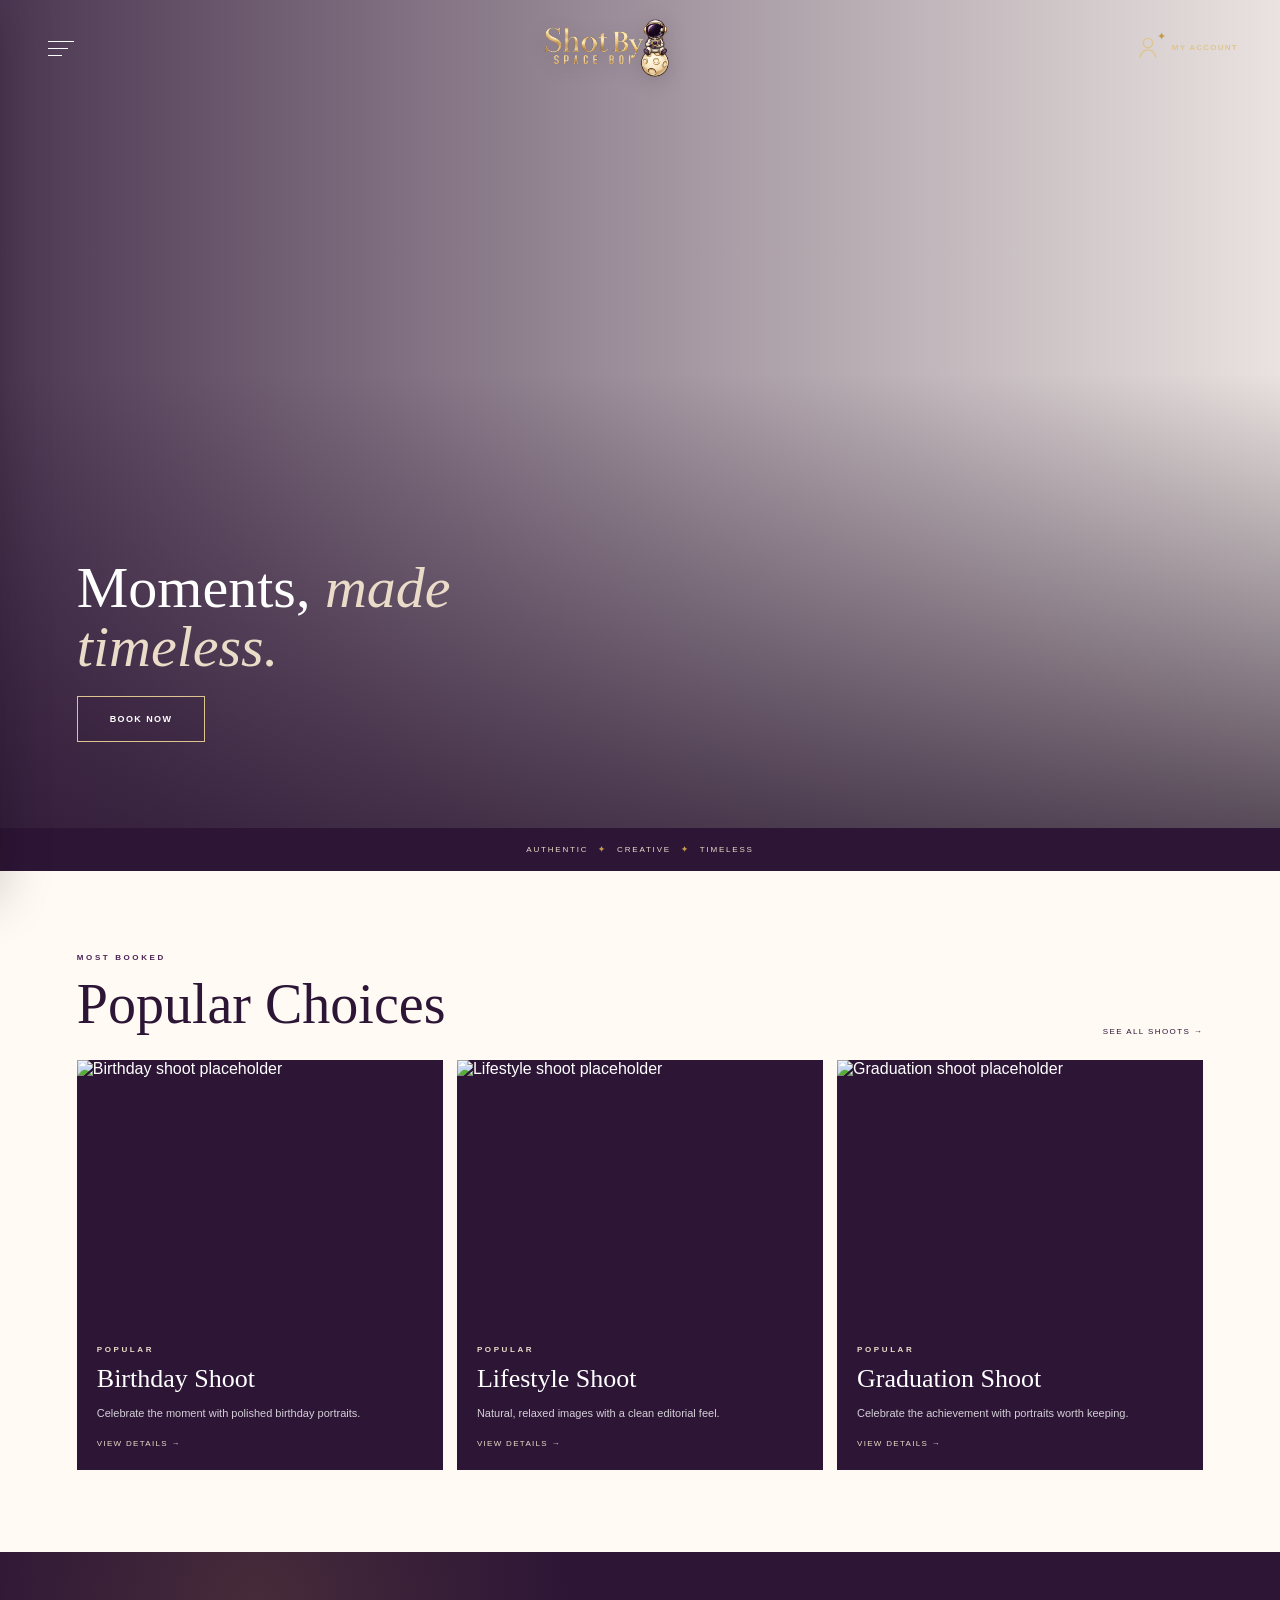
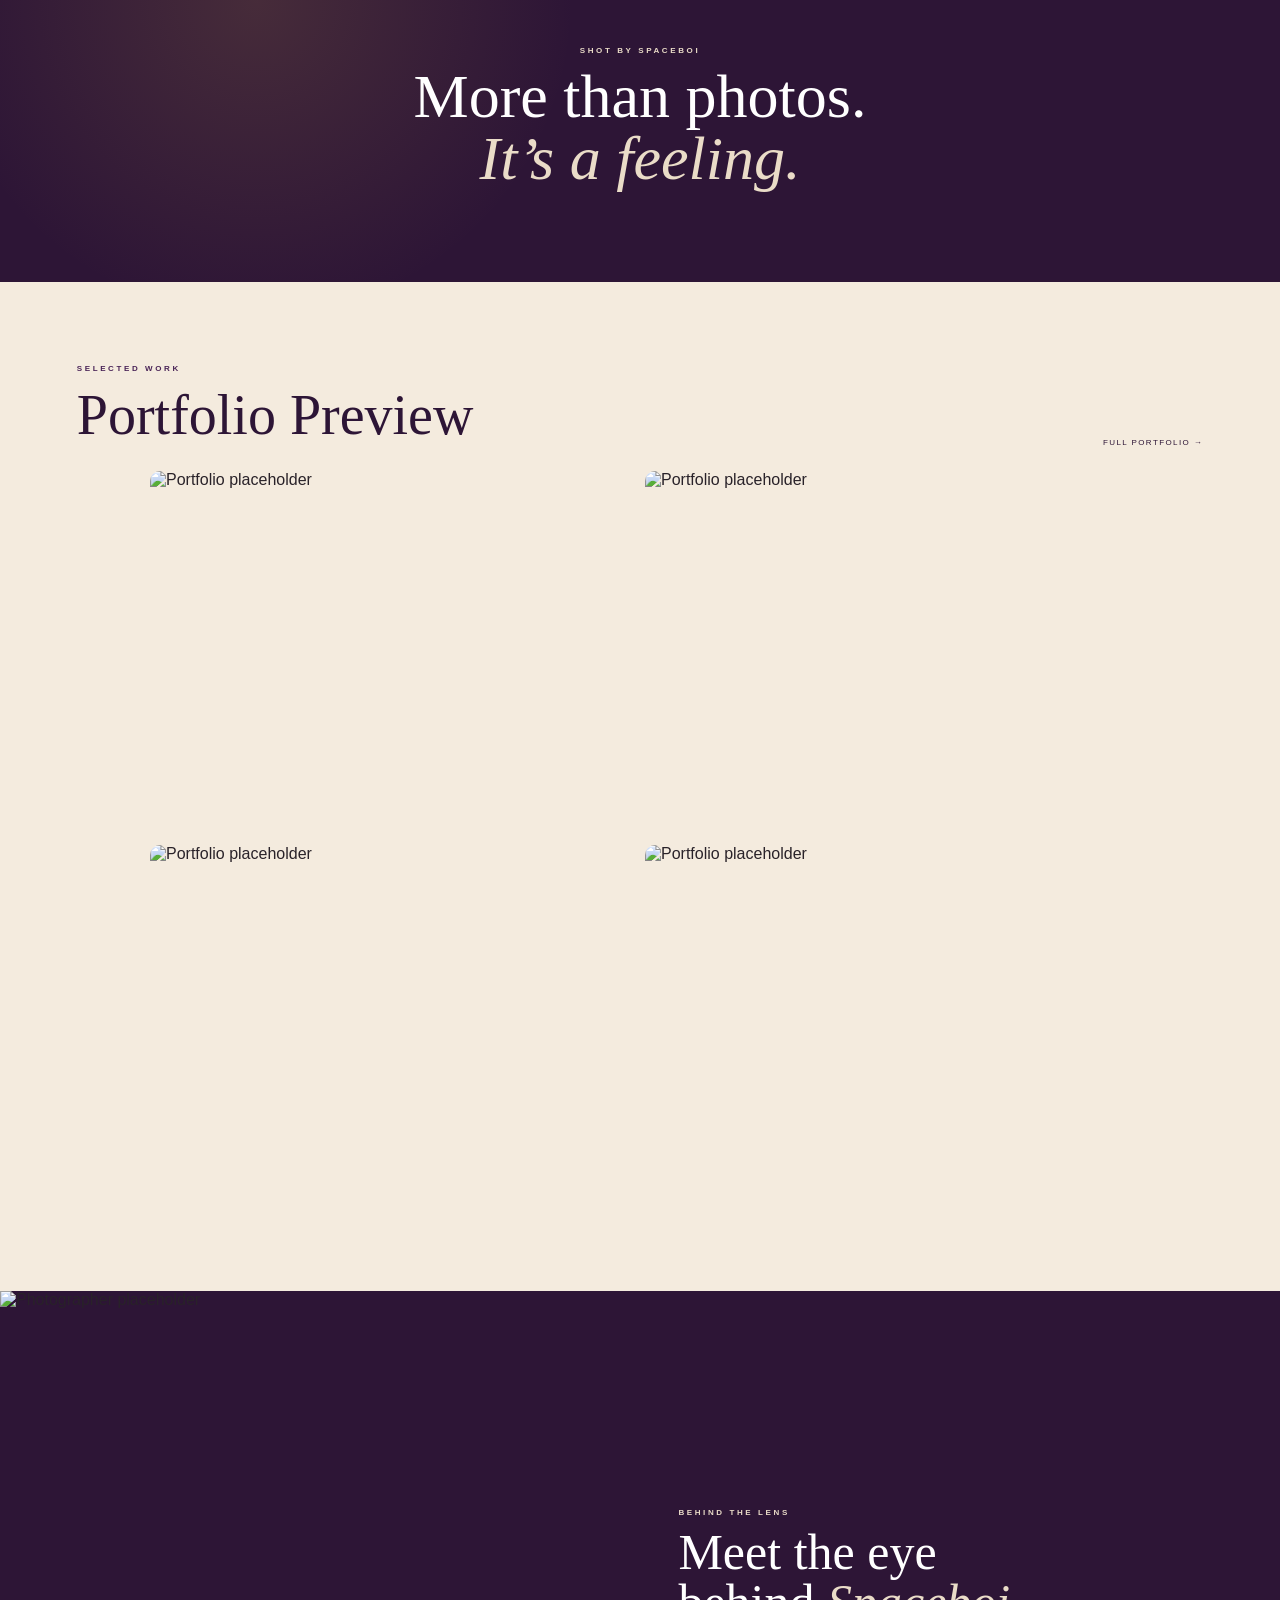
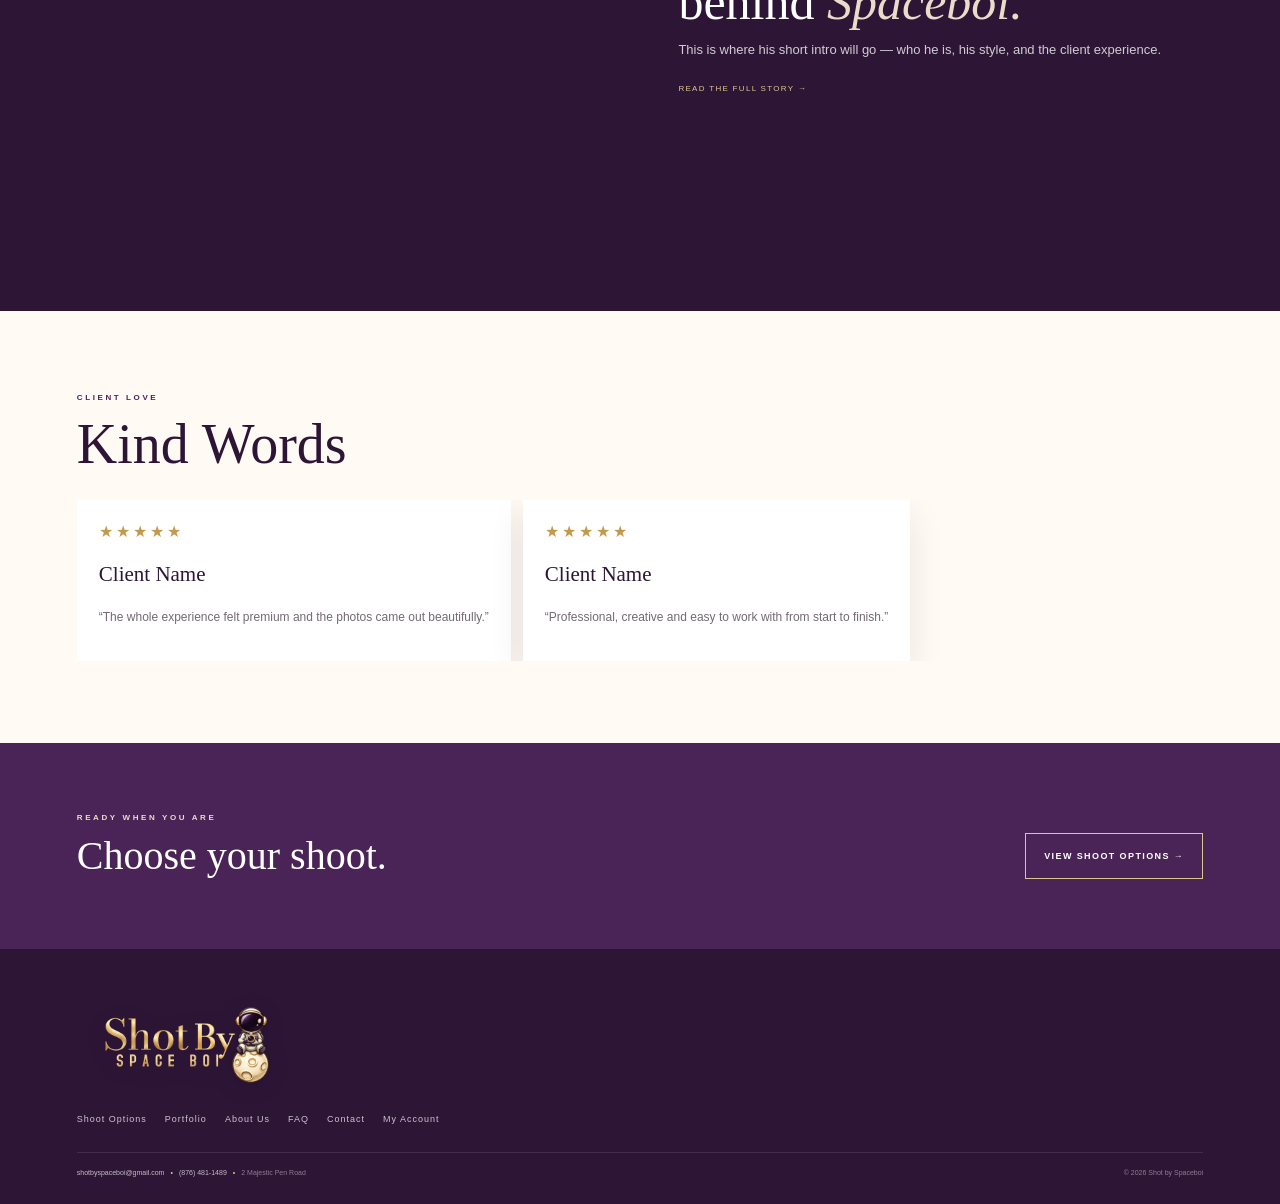
==== index.html @ 77229837 "Add files via upload" ====
<!doctype html>
<html lang="en">
<head>
  <meta charset="utf-8">
  <meta name="viewport" content="width=device-width, initial-scale=1">
  <meta name="theme-color" content="#2d1536">
  <title>Home | Shot by Spaceboi</title>
  <meta name="description" content="Shot by Spaceboi photography">
  <link rel="stylesheet" href="spaceboi-v5.css?v=client-bookings">
</head>
<body class="home">

<header class="topbar" id="topbar">
  <button class="menu-button" id="menuButton" aria-label="Open menu" aria-expanded="false">
    <span></span><span></span><span></span>
  </button>

  <a class="brand" href="index.html" aria-label="Shot by Spaceboi home">
    <img class="site-logo header-logo" src="spaceboi-logo.png" alt="Shot by Spaceboi">
  </a>

  <a class="client-icon" href="login.html" aria-label="My Account" title="My Account">
    <span class="client-icon-mark">
      <svg viewBox="0 0 40 40" aria-hidden="true">
        <circle cx="18" cy="13" r="6"></circle>
        <path d="M8 31c1.4-6.1 5-9.2 10-9.2S26.6 24.9 28 31"></path>
      </svg>
      <span class="client-sparkle">✦</span>
    </span>
    <span class="client-label">MY ACCOUNT</span>
  </a>
</header>

<div class="menu-backdrop" id="menuBackdrop"></div>

<aside class="side-menu" id="sideMenu" aria-hidden="true">
  <div class="menu-head">
    <a class="menu-logo" href="index.html" aria-label="Shot by Spaceboi home">
      <img class="site-logo menu-logo-image" src="spaceboi-logo.png" alt="Shot by Spaceboi">
    </a>
    <button class="close-menu" id="closeMenu" aria-label="Close menu">×</button>
  </div>

  <nav class="menu-links">
    <a href="index.html">Home</a>
    <a href="shoots.html">Shoot Options</a>
    <a href="portfolio.html">Portfolio</a>
    <a href="about.html">About Us</a>
    <a href="faq.html">FAQ</a>
    <a href="contact.html">Contact</a>
    <a href="login.html">My Account</a>
    <a href="shoots.html" class="menu-book">Book Now</a>
  </nav>
</aside>


<main>
  <section class="home-hero">
    <div class="hero-overlay"></div>
    <div class="hero-content hero-content-minimal">
      <h1>Moments, <em>made timeless.</em></h1>
      <a class="outline-btn hero-book-btn" href="shoots.html">BOOK NOW</a>
    </div>
  </section>

  <section class="luxury-strip">
    <span>AUTHENTIC</span><b>✦</b><span>CREATIVE</span><b>✦</b><span>TIMELESS</span>
  </section>

  <section class="section ivory">
    <div class="section-head">
      <div>
        <p class="eyebrow">MOST BOOKED</p>
        <h2>Popular Choices</h2>
      </div>
      <a class="text-link" href="shoots.html">SEE ALL SHOOTS →</a>
    </div>

    <div class="card-grid" id="popularShoots">
      <a class="shoot-card" href="shoot.html?type=birthday">
        <img src="https://images.unsplash.com/photo-1530103862676-de8c9debad1d?auto=format&fit=crop&w=1000&q=85" alt="Birthday shoot placeholder">
        <div class="card-copy">
          <p class="eyebrow light">POPULAR</p>
          <h3>Birthday Shoot</h3>
          <p>Celebrate the moment with polished birthday portraits.</p>
          <span>VIEW DETAILS →</span>
        </div>
      </a>

      <a class="shoot-card" href="shoot.html?type=lifestyle">
        <img src="https://images.unsplash.com/photo-1529139574466-a303027c1d8b?auto=format&fit=crop&w=1000&q=85" alt="Lifestyle shoot placeholder">
        <div class="card-copy">
          <p class="eyebrow light">POPULAR</p>
          <h3>Lifestyle Shoot</h3>
          <p>Natural, relaxed images with a clean editorial feel.</p>
          <span>VIEW DETAILS →</span>
        </div>
      </a>

      <a class="shoot-card" href="shoot.html?type=graduation">
        <img src="https://images.unsplash.com/photo-1523050854058-8df90110c9f1?auto=format&fit=crop&w=1000&q=85" alt="Graduation shoot placeholder">
        <div class="card-copy">
          <p class="eyebrow light">POPULAR</p>
          <h3>Graduation Shoot</h3>
          <p>Celebrate the achievement with portraits worth keeping.</p>
          <span>VIEW DETAILS →</span>
        </div>
      </a>
    </div>
  </section>

  <section class="statement-section">
    <p class="eyebrow light">SHOT BY SPACEBOI</p>
    <h2>More than photos.<br><em>It’s a feeling.</em></h2>
  </section>

  <section class="section champagne">
    <div class="section-head">
      <div>
        <p class="eyebrow">SELECTED WORK</p>
        <h2>Portfolio Preview</h2>
      </div>
      <a class="text-link" href="portfolio.html">FULL PORTFOLIO →</a>
    </div>

    <div class="preview-grid">
      <img src="https://images.unsplash.com/photo-1531123897727-8f129e1688ce?auto=format&fit=crop&w=800&q=85" alt="Portfolio placeholder">
      <img src="https://images.unsplash.com/photo-1524504388940-b1c1722653e1?auto=format&fit=crop&w=800&q=85" alt="Portfolio placeholder">
      <img src="https://images.unsplash.com/photo-1519741497674-611481863552?auto=format&fit=crop&w=800&q=85" alt="Portfolio placeholder">
      <img src="https://images.unsplash.com/photo-1537633552985-df8429e8048b?auto=format&fit=crop&w=800&q=85" alt="Portfolio placeholder">
    </div>
  </section>

  <section class="about-home">
    <div class="about-home-photo">
      <img src="https://images.unsplash.com/photo-1500648767791-00dcc994a43e?auto=format&fit=crop&w=900&q=85" alt="Photographer placeholder">
    </div>
    <div class="about-home-copy">
      <p class="eyebrow light">BEHIND THE LENS</p>
      <h2>Meet the eye<br>behind <em>Spaceboi.</em></h2>
      <p>This is where his short intro will go — who he is, his style, and the client experience.</p>
      <a class="gold-text" href="about.html">READ THE FULL STORY →</a>
    </div>
  </section>

  <section class="section ivory">
    <div class="section-head">
      <div>
        <p class="eyebrow">CLIENT LOVE</p>
        <h2>Kind Words</h2>
      </div>
    </div>
    <div class="reviews">
      <article><div>★★★★★</div><h3>Client Name</h3><p>“The whole experience felt premium and the photos came out beautifully.”</p></article>
      <article><div>★★★★★</div><h3>Client Name</h3><p>“Professional, creative and easy to work with from start to finish.”</p></article>
    </div>
  </section>

  <section class="final-cta">
    <div>
      <p class="eyebrow light">READY WHEN YOU ARE</p>
      <h2>Choose your shoot.</h2>
    </div>
    <a class="outline-btn" href="shoots.html">VIEW SHOOT OPTIONS →</a>
  </section>
</main>


<footer class="footer">
  <div class="footer-brand">
    <img class="site-logo footer-logo-image" src="spaceboi-logo.png" alt="Shot by Spaceboi">
  </div>

  <div class="footer-links">
    <a href="shoots.html">Shoot Options</a>
    <a href="portfolio.html">Portfolio</a>
    <a href="about.html">About Us</a>
    <a href="faq.html">FAQ</a>
    <a href="contact.html">Contact</a>
    <a href="login.html">My Account</a>
  </div>

  <div class="footer-bottom">
    <span class="footer-contact-line"><a href="mailto:shotbyspaceboi@gmail.com">shotbyspaceboi@gmail.com</a><b>•</b><a href="https://wa.me/18764811489" target="_blank" rel="noopener">(876) 481-1489</a><b>•</b><span>2 Majestic Pen Road</span></span>
    <span>© <span id="year"></span> Shot by Spaceboi</span>
  </div>
</footer>

<script src="spaceboi-v5.js?v=client-bookings"></script>
</body>
</html>
---- spaceboi-v5.css ----
*{box-sizing:border-box}
:root{
  --plum:#2d1536;
  --plum2:#4a2457;
  --champagne:#eadcc8;
  --champagne2:#f4ebde;
  --ivory:#fffaf3;
  --gold:#c39a4b;
  --gold2:#dec58f;
  --ink:#292229;
  --muted:#736a73;
  --white:#fff;
}
html{scroll-behavior:smooth}
body{
  margin:0;
  background:var(--ivory);
  color:var(--ink);
  font-family:Arial,Helvetica,sans-serif;
}
body.locked{overflow:hidden}
a{text-decoration:none;color:inherit}
img{display:block;width:100%}
button,input,select,textarea{font:inherit}
.topbar{
  position:absolute;
  z-index:50;
  top:0;left:0;
  width:100%;
  height:88px;
  padding:15px 17px;
  display:grid;
  grid-template-columns:44px 1fr auto;
  align-items:center;
  color:#fff;
}
body:not(.home) .topbar,
.page-main + .footer{}
.topbar.scrolled{
  position:fixed;
  background:rgba(45,21,54,.95);
  backdrop-filter:blur(12px);
}
.menu-button{
  width:40px;height:40px;
  padding:8px 6px;
  border:0;background:transparent;
  display:flex;flex-direction:column;justify-content:center;gap:6px;
}
.menu-button span{height:1px;background:#fff;width:26px}
.menu-button span:nth-child(2){width:20px}
.menu-button span:nth-child(3){width:14px}
.brand,.menu-logo,.footer-brand{
  display:flex;flex-direction:column;align-items:center;line-height:.85;color:#fff
}
.brand-small{font-size:7px;letter-spacing:3.2px;font-weight:700}
.brand-main{font:italic 500 27px Georgia,serif;margin-top:7px}
.top-book{
  font-size:8px;letter-spacing:1.4px;
  border:1px solid var(--gold2);
  padding:10px 10px;color:#fff
}
.menu-backdrop{
  position:fixed;z-index:70;inset:0;
  background:rgba(20,7,25,.5);
  opacity:0;pointer-events:none;transition:.3s
}
.menu-backdrop.show{opacity:1;pointer-events:auto}
.side-menu{
  position:fixed;z-index:80;top:0;left:0;
  width:min(88vw,380px);height:100dvh;
  background:var(--plum);
  color:#fff;
  transform:translateX(-105%);
  transition:.3s ease;
  padding:22px 24px 34px;
  box-shadow:20px 0 50px rgba(0,0,0,.2)
}
.side-menu.open{transform:translateX(0)}
.menu-head{
  display:flex;align-items:flex-start;justify-content:space-between;
  padding-bottom:24px;border-bottom:1px solid rgba(255,255,255,.12)
}
.menu-logo{align-items:flex-start}
.close-menu{
  border:0;background:transparent;color:var(--champagne);
  font-size:38px;line-height:1
}
.menu-links{display:flex;flex-direction:column;margin-top:28px}
.menu-links a{
  padding:15px 0;
  border-bottom:1px solid rgba(255,255,255,.11);
  font:500 24px Georgia,serif
}
.menu-links .menu-book{
  margin-top:18px;padding:14px 16px;text-align:center;
  border:1px solid var(--gold2);font:700 10px Arial;letter-spacing:1.5px
}
.home-hero{
  position:relative;
  min-height:92dvh;
  display:flex;align-items:flex-end;
  background:url("https://images.unsplash.com/photo-1524504388940-b1c1722653e1?auto=format&fit=crop&w=1800&q=90") center 30%/cover no-repeat
}
.hero-overlay{
  position:absolute;inset:0;
  background:linear-gradient(90deg,rgba(45,21,54,.85),rgba(45,21,54,.42) 55%,rgba(45,21,54,.1)),
             linear-gradient(to top,rgba(24,9,29,.7),transparent 55%)
}
.hero-content{
  position:relative;z-index:2;color:#fff;padding:0 20px 76px;width:min(650px,92%)
}
.eyebrow{margin:0 0 10px;font-size:8px;letter-spacing:2.6px;font-weight:700;color:var(--plum2)}
.eyebrow.light{color:var(--champagne)}
h1,h2,h3{font-family:Georgia,serif;font-weight:500}
.hero-content h1{
  margin:0;font-size:clamp(48px,14vw,88px);line-height:.95
}
.hero-content h1 em,.statement-section em,.about-home-copy em,.page-hero em,.about-full-copy em{
  color:var(--champagne);font-weight:400
}
.hero-content p:not(.eyebrow){font-size:13px;line-height:1.6;color:rgba(255,255,255,.82);max-width:430px}
.outline-btn,.gold-btn{
  min-height:46px;
  display:inline-flex;align-items:center;justify-content:center;
  padding:13px 18px;
  letter-spacing:1.4px;font-size:9px;font-weight:700
}
.outline-btn{border:1px solid var(--gold2);color:#fff;background:transparent}
.gold-btn{border:1px solid var(--gold);background:var(--gold);color:#fff;cursor:pointer}
.full-width{width:100%}
.luxury-strip{
  padding:17px 12px;
  background:var(--plum);
  color:var(--champagne);
  display:flex;justify-content:center;align-items:center;gap:10px;flex-wrap:wrap;
  font-size:8px;letter-spacing:1.8px
}
.luxury-strip b{color:var(--gold)}
.section{padding:60px 18px}
.ivory{background:var(--ivory)}
.champagne{background:var(--champagne2)}
.section-head{margin-bottom:24px}
.section-head h2{margin:0;color:var(--plum);font-size:clamp(34px,9vw,56px)}
.text-link{font-size:8px;letter-spacing:1.4px;color:var(--plum)}
.card-grid,.catalog-grid{display:grid;gap:14px}
.shoot-card{
  position:relative;min-height:410px;overflow:hidden;background:var(--plum);color:#fff
}
.shoot-card img{height:100%;min-height:410px;object-fit:cover}
.shoot-card::after{
  content:"";position:absolute;inset:0;background:linear-gradient(to top,rgba(45,21,54,.94),transparent 65%)
}
.card-copy{position:absolute;z-index:2;left:0;right:0;bottom:0;padding:20px}
.card-copy h3{font-size:26px;margin:4px 0 7px}
.card-copy p:not(.eyebrow){font-size:11px;line-height:1.5;color:rgba(255,255,255,.8)}
.card-copy span{font-size:8px;letter-spacing:1.3px;color:var(--champagne)}
.statement-section{
  min-height:330px;padding:70px 20px;
  display:flex;flex-direction:column;justify-content:center;align-items:center;text-align:center;
  background:radial-gradient(circle at 20% 15%,rgba(195,154,75,.17),transparent 30%),var(--plum);
  color:#fff
}
.statement-section h2{font-size:clamp(38px,10vw,62px);line-height:1;margin:0}
.preview-grid{display:grid;grid-template-columns:1fr 1fr;gap:7px}
.preview-grid img{aspect-ratio:1/1.15;object-fit:cover}
.preview-grid img:first-child{grid-row:span 2;height:100%}
.about-home{
  display:grid;grid-template-columns:43% 57%;
  background:var(--plum);min-height:420px
}
.about-home-photo{min-height:420px}
.about-home-photo img{height:100%;object-fit:cover}
.about-home-copy{
  padding:34px 14px 34px 16px;color:#fff;
  display:flex;flex-direction:column;justify-content:center
}
.about-home-copy h2{font-size:clamp(27px,7vw,50px);line-height:1;margin:0}
.about-home-copy p:not(.eyebrow){font-size:10px;line-height:1.6;color:rgba(255,255,255,.78)}
.gold-text{font-size:8px;letter-spacing:1.3px;color:var(--gold2);margin-top:10px}
.reviews{display:flex;gap:12px;overflow-x:auto;scroll-snap-type:x mandatory}
.reviews article{
  min-width:82%;padding:22px;background:#fff;scroll-snap-align:start;
  box-shadow:0 14px 34px rgba(45,21,54,.09)
}
.reviews article div{color:var(--gold);letter-spacing:3px}
.reviews article h3{color:var(--plum);font-size:21px}
.reviews article p{font-size:12px;color:var(--muted);line-height:1.6}
.final-cta{
  padding:55px 20px;background:var(--plum2);color:#fff;
  display:flex;flex-direction:column;gap:22px;align-items:flex-start
}
.final-cta h2{font-size:40px;margin:0}
.page-main{padding-top:0}
.page-hero{
  min-height:360px;padding:125px 20px 50px;color:#fff;
  display:flex;flex-direction:column;justify-content:flex-end
}
.page-hero.plum{
  background:radial-gradient(circle at 85% 15%,rgba(195,154,75,.2),transparent 28%),var(--plum)
}
.page-hero h1{margin:0;font-size:clamp(48px,12vw,82px);line-height:.96}
.page-hero p:not(.eyebrow){max-width:600px;color:rgba(255,255,255,.75);font-size:12px;line-height:1.6}
.compact-hero{min-height:300px}
.catalog-card{
  display:grid;grid-template-columns:42% 58%;
  min-height:200px;background:#fff;
  border:1px solid rgba(45,21,54,.1)
}
.catalog-card img{height:100%;object-fit:cover;min-height:200px}
.catalog-copy{padding:18px 14px}
.catalog-copy h3{font-size:24px;margin:4px 0 8px;color:var(--plum)}
.catalog-copy p{font-size:10px;line-height:1.5;color:var(--muted)}
.catalog-copy strong{display:block;color:var(--gold);font-size:12px;margin:12px 0}
.catalog-copy span{font-size:8px;letter-spacing:1.3px;color:var(--plum)}
.shoot-detail-section{padding:110px 18px 60px;background:var(--ivory)}
.back-link{font-size:8px;letter-spacing:1.4px;color:var(--plum)}
.shoot-detail-grid{display:grid;gap:26px;margin-top:18px}
.gallery-shell{position:relative;overflow:hidden;background:var(--champagne2)}
.gallery-track{display:flex;transition:transform .3s ease}
.gallery-track img{min-width:100%;aspect-ratio:4/5;object-fit:cover}
.gallery-arrow{
  position:absolute;top:50%;transform:translateY(-50%);
  width:38px;height:38px;border:1px solid rgba(255,255,255,.7);
  background:rgba(45,21,54,.45);color:#fff;font-size:28px
}
.gallery-arrow.left{left:10px}.gallery-arrow.right{right:10px}
.gallery-dots{
  position:absolute;left:50%;bottom:12px;transform:translateX(-50%);
  display:flex;gap:6px
}
.gallery-dots button{
  width:7px;height:7px;border-radius:50%;border:0;padding:0;background:rgba(255,255,255,.55)
}
.gallery-dots button.active{background:#fff}
.shoot-info h1{font-size:44px;color:var(--plum);margin:0}
.shoot-description{font-size:12px;line-height:1.6;color:var(--muted)}
.package-title{margin:26px 0 10px;font-size:8px;letter-spacing:1.7px;font-weight:700;color:var(--plum)}
.package-options{display:grid;gap:8px}
.package-option{
  width:100%;padding:14px;
  display:flex;justify-content:space-between;align-items:center;
  border:1px solid rgba(45,21,54,.15);background:#fff;color:var(--plum)
}
.package-option.active{border-color:var(--gold);background:var(--champagne2)}
.package-option span{font-size:11px}
.package-option strong{font-size:13px;color:var(--gold)}
.package-summary{
  margin:18px 0;display:grid;grid-template-columns:repeat(3,1fr);
  border:1px solid rgba(45,21,54,.1);background:#fff
}
.package-summary div{padding:12px 8px;text-align:center;border-right:1px solid rgba(45,21,54,.08)}
.package-summary div:last-child{border-right:0}
.package-summary span{display:block;font-size:7px;letter-spacing:1px;color:var(--muted)}
.package-summary strong{display:block;margin-top:6px;font-size:11px;color:var(--plum)}
.portfolio-full{display:grid;grid-template-columns:1fr 1fr;gap:7px}
.portfolio-full img{aspect-ratio:3/4;object-fit:cover}
.portfolio-full img:nth-child(3n){grid-column:span 2;aspect-ratio:16/10}
.about-full{
  min-height:100dvh;display:grid;grid-template-columns:44% 56%;background:var(--plum);color:#fff;padding-top:88px
}
.about-full-photo{min-height:calc(100dvh - 88px)}
.about-full-photo img{height:100%;object-fit:cover}
.about-full-copy{padding:40px 14px 40px 17px;display:flex;flex-direction:column;justify-content:center}
.about-full-copy h1{font-size:clamp(35px,9vw,72px);line-height:.98;margin:0}
.about-full-copy p:not(.eyebrow){font-size:10px;line-height:1.65;color:rgba(255,255,255,.78)}
.faq-list details{border-bottom:1px solid rgba(45,21,54,.16);padding:18px 0}
.faq-list summary{font:500 20px Georgia,serif;color:var(--plum);cursor:pointer}
.faq-list p{font-size:12px;line-height:1.65;color:var(--muted)}
.contact-grid{display:grid;gap:12px}
.contact-card{padding:22px;background:#fff;border:1px solid rgba(45,21,54,.1)}
.contact-card span{font-size:8px;letter-spacing:1.5px;color:var(--gold)}
.contact-card strong{display:block;margin:10px 0;color:var(--plum);font:500 23px Georgia,serif}
.contact-card p{font-size:11px;line-height:1.55;color:var(--muted)}
.login-card{max-width:520px;margin:0 auto;padding:24px;background:#fff}
.login-card h2{font-size:34px;color:var(--plum);margin-top:0}
.login-card label,.booking-form label{display:block;margin-bottom:16px;font-size:9px;letter-spacing:1px;font-weight:700;color:var(--plum)}
.login-card input,.booking-form input,.booking-form textarea{
  width:100%;margin-top:7px;padding:12px;border:1px solid rgba(45,21,54,.15);background:#fff
}
.small-note{font-size:9px;color:var(--muted);text-align:center}
.booking-form{max-width:760px;margin:0 auto}
.booking-form small{font-weight:400;color:var(--muted)}
.two-col{display:grid;grid-template-columns:1fr 1fr;gap:10px}
.choice-row{display:flex;gap:8px;margin-bottom:16px}
.choice-pill{flex:1}
.choice-pill input{position:absolute;opacity:0}
.choice-pill span{
  min-height:44px;display:flex;align-items:center;justify-content:center;
  border:1px solid rgba(45,21,54,.16);background:#fff
}
.choice-pill input:checked + span{background:var(--champagne2);border-color:var(--gold)}
.check-line{display:flex!important;align-items:flex-start;gap:9px}
.check-line input{width:16px;margin-top:1px}
.hidden{display:none!important}
.request-note{padding:13px;margin:18px 0;border-left:2px solid var(--gold);background:var(--champagne2);font-size:10px;line-height:1.5;color:var(--muted)}
.footer{padding:44px 20px 25px;background:var(--plum);color:#fff}
.footer-brand{align-items:flex-start}
.footer-links{margin:28px 0;display:flex;flex-wrap:wrap;gap:14px 18px}
.footer-links a{font-size:9px;letter-spacing:1px;color:rgba(255,255,255,.75)}
.footer-bottom{
  padding-top:16px;border-top:1px solid rgba(255,255,255,.1);
  display:flex;justify-content:space-between;gap:12px;
  font-size:7px;color:rgba(255,255,255,.45)
}
.toast{
  position:fixed;z-index:120;left:50%;bottom:18px;transform:translate(-50%,130%);
  width:min(90%,430px);padding:13px 15px;background:var(--plum);color:#fff;
  border:1px solid rgba(234,220,200,.2);opacity:0;transition:.3s;text-align:center;font-size:10px
}
.toast.show{transform:translate(-50%,0);opacity:1}
@media(min-width:760px){
  .topbar{padding:18px 42px;height:96px}
  .hero-content{padding-left:6vw;padding-bottom:90px}
  .section{padding:82px 6vw}
  .section-head{display:flex;justify-content:space-between;align-items:flex-end}
  .card-grid{grid-template-columns:repeat(3,1fr)}
  .catalog-grid{grid-template-columns:1fr 1fr}
  .about-home{grid-template-columns:47% 53%;min-height:620px}
  .about-home-photo{min-height:620px}
  .about-home-copy{padding:60px 6vw}
  .about-home-copy p:not(.eyebrow){font-size:13px;max-width:500px}
  .reviews article{min-width:340px}
  .final-cta{padding:70px 6vw;flex-direction:row;align-items:flex-end;justify-content:space-between}
  .page-hero{padding:140px 6vw 65px}
  .shoot-detail-section{padding:130px 6vw 80px}
  .shoot-detail-grid{grid-template-columns:1.05fr .95fr;gap:50px;align-items:start}
  .gallery-track img{aspect-ratio:4/5}
  .portfolio-full{grid-template-columns:repeat(3,1fr)}
  .portfolio-full img:nth-child(3n){grid-column:auto;aspect-ratio:3/4}
  .about-full{grid-template-columns:48% 52%;padding-top:96px}
  .about-full-copy{padding:60px 7vw}
  .about-full-copy p:not(.eyebrow){font-size:13px;max-width:520px}
  .contact-grid{grid-template-columns:1fr 1fr}
  .footer{padding:55px 6vw 28px}
}


/* ===== Sept 18 luxury header + shoot menu refinement ===== */

.topbar{
  grid-template-columns:44px 1fr 44px;
}

.client-icon{
  position:relative;
  justify-self:end;
  width:42px;
  height:42px;
  display:flex;
  align-items:center;
  justify-content:center;
  color:var(--gold2);
}

.client-icon svg{
  width:33px;
  height:33px;
  fill:none;
  stroke:currentColor;
  stroke-width:1.8;
  stroke-linecap:round;
  stroke-linejoin:round;
}

.client-sparkle{
  position:absolute;
  top:2px;
  right:0;
  color:var(--gold);
  font-size:11px;
  line-height:1;
}

/* Keep the original hamburger visible at all screen sizes */
.menu-button{
  display:flex;
}

/* Luxury Option 1 shoot cards */
.catalog-grid{
  grid-template-columns:repeat(2,minmax(0,1fr));
  gap:12px;
}

.catalog-card{
  position:relative;
  display:block;
  min-height:355px;
  overflow:hidden;
  border:1px solid rgba(222,197,143,.72);
  border-radius:16px;
  background:#1c0d22;
  color:#fff;
  box-shadow:0 18px 38px rgba(45,21,54,.13);
}

.catalog-card::after{
  content:"";
  position:absolute;
  inset:0;
  background:
    linear-gradient(to top,rgba(20,8,25,.98) 0%,rgba(28,13,34,.68) 45%,rgba(28,13,34,.08) 76%);
  pointer-events:none;
}

.catalog-card img{
  position:absolute;
  inset:0;
  width:100%;
  height:100%;
  min-height:0;
  object-fit:cover;
}

.catalog-copy{
  position:absolute;
  z-index:2;
  left:0;
  right:0;
  bottom:0;
  padding:18px 14px 15px;
}

.catalog-copy .eyebrow{
  margin-bottom:6px;
  color:var(--gold2);
  font-size:7px;
  letter-spacing:1.8px;
}

.catalog-copy h3{
  margin:0;
  color:#fff;
  font:500 clamp(20px,5vw,30px) Georgia,serif;
  line-height:1.02;
}

.catalog-copy p:not(.eyebrow){
  margin:8px 0 0;
  color:rgba(255,255,255,.72);
  font-size:9px;
  line-height:1.45;
}

.catalog-copy strong{
  display:block;
  margin:12px 0 0;
  color:var(--gold2);
  font:500 13px Georgia,serif;
}

.catalog-copy span{
  min-height:36px;
  margin-top:13px;
  padding:9px 11px;
  display:flex;
  align-items:center;
  justify-content:space-between;
  border:1px solid rgba(222,197,143,.8);
  border-radius:999px;
  color:#fff;
  font-size:7px;
  letter-spacing:1.2px;
  font-weight:700;
}

.catalog-copy span::after{
  content:"→";
  color:var(--gold2);
  font-size:13px;
}

@media(min-width:760px){
  .catalog-grid{
    grid-template-columns:repeat(2,minmax(0,1fr));
    gap:16px;
  }

  .catalog-card{
    min-height:430px;
  }

  .catalog-copy{
    padding:22px 18px 18px;
  }

  .catalog-copy p:not(.eyebrow){
    font-size:11px;
  }

  .catalog-copy span{
    min-height:40px;
    padding:10px 13px;
    font-size:8px;
  }
}

@media(min-width:1100px){
  .catalog-grid{
    grid-template-columns:repeat(3,minmax(0,1fr));
  }

  .catalog-card{
    min-height:470px;
  }

  .catalog-card:hover img{
    transform:scale(1.035);
    transition:.45s ease;
  }
}


/* ===== Final UI refinements ===== */

/* Header: single profile icon + MY ACCOUNT */
.topbar{
  grid-template-columns:44px 1fr auto;
}

.client-icon{
  width:auto;
  min-width:92px;
  height:42px;
  gap:5px;
  justify-content:flex-end;
  padding-left:4px;
}

.client-icon-mark{
  position:relative;
  width:31px;
  height:36px;
  display:flex;
  align-items:center;
  justify-content:center;
  flex:0 0 auto;
}

.client-icon-mark svg{
  width:31px;
  height:31px;
  fill:none;
  stroke:var(--gold2);
  stroke-width:1.8;
  stroke-linecap:round;
  stroke-linejoin:round;
}

.client-icon-mark .client-sparkle{
  top:1px;
  right:-1px;
}

.client-label{
  color:var(--gold2);
  font-size:7px;
  line-height:1;
  letter-spacing:1.05px;
  font-weight:700;
  white-space:nowrap;
}

/* Homepage portfolio: 4 equal images, clean 2x2 collage */
.preview-grid{
  display:grid;
  grid-template-columns:repeat(2,minmax(0,1fr));
  gap:8px;
}

.preview-grid img,
.preview-grid img:first-child{
  width:100%;
  height:auto;
  aspect-ratio:1 / 1;
  object-fit:cover;
  grid-row:auto;
  border-radius:10px;
}

@media(min-width:760px){
  .client-icon{
    min-width:110px;
    gap:7px;
  }

  .client-label{
    font-size:8px;
    letter-spacing:1.25px;
  }

  .preview-grid{
    max-width:980px;
    margin:0 auto;
    gap:10px;
  }

  .preview-grid img,
  .preview-grid img:first-child{
    aspect-ratio:4 / 3;
    grid-row:auto;
  }
}


/* ===== Supabase client account auth ===== */
.auth-shell{
  width:min(100%,620px);
  margin:0 auto;
}

.auth-card,
.account-card{
  border-radius:14px;
  overflow:hidden;
}

.auth-tabs{
  display:grid;
  grid-template-columns:1fr 1fr;
  gap:0;
  margin:-4px -4px 24px;
  border:1px solid rgba(45,21,54,.14);
}

.auth-tab{
  min-height:44px;
  border:0;
  background:transparent;
  color:var(--plum);
  cursor:pointer;
  font-size:9px;
  letter-spacing:1.3px;
  font-weight:700;
}

.auth-tab.active{
  background:var(--plum);
  color:var(--champagne);
}

.auth-form h2,
.account-card h2{
  margin-bottom:8px;
}

.auth-intro{
  margin:0 0 22px;
  color:var(--muted);
  font-size:12px;
  line-height:1.6;
}

.auth-message{
  min-height:18px;
  margin:14px 0 0;
  color:var(--plum);
  font-size:11px;
  line-height:1.5;
  text-align:center;
}

.auth-message.error{
  color:#8b2436;
}

.auth-message.success{
  color:#436342;
}

.account-actions{
  display:grid;
  gap:10px;
  margin-top:22px;
}

.soft-account-btn{
  min-height:46px;
  border:1px solid rgba(45,21,54,.22);
  background:transparent;
  color:var(--plum);
  cursor:pointer;
  letter-spacing:1.4px;
  font-size:9px;
  font-weight:700;
}

.account-coming{
  margin-top:22px;
  padding:16px;
  background:var(--champagne-2);
  border-left:2px solid var(--gold);
}

.account-coming strong{
  color:var(--plum);
  font-family:Georgia,serif;
  font-size:20px;
  font-weight:500;
}

.account-coming p{
  margin:8px 0 0;
  color:var(--muted);
  font-size:11px;
  line-height:1.55;
}


/* ===== My Account visual refinement ===== */
.auth-shell{
  width:min(100%,560px);
}

.auth-card,
.account-card{
  padding:30px 24px;
  border:1px solid rgba(45,21,54,.10);
  border-radius:18px;
  background:
    linear-gradient(180deg,rgba(255,255,255,.96),rgba(255,250,242,.98));
  box-shadow:0 24px 65px rgba(45,21,54,.12);
}

.auth-heading{
  margin-bottom:24px;
  text-align:left;
}

.auth-heading .eyebrow{
  margin-bottom:10px;
  color:var(--gold);
}

.auth-heading h2{
  margin:0 0 8px;
  font-size:40px;
  line-height:1;
}

.auth-form label{
  margin-bottom:17px;
}

.auth-form input{
  min-height:50px;
  border-radius:10px;
  background:#fff;
}

.auth-switch{
  width:100%;
  margin-top:16px;
  padding:7px 4px;
  border:0;
  background:transparent;
  color:var(--muted);
  cursor:pointer;
  font-size:10px;
  line-height:1.5;
}

.auth-switch strong{
  color:var(--plum);
}

.auth-message{
  margin-top:16px;
}

.account-card{
  text-align:left;
}

.account-card .eyebrow{
  color:var(--gold);
}

.account-actions .gold-btn,
.account-actions .soft-account-btn{
  border-radius:999px;
}

@media(min-width:760px){
  .auth-card,
  .account-card{
    padding:38px 36px;
  }
}


/* ===== Login typography refinement ===== */
.auth-form label{
  display:block;
  margin-bottom:18px;
  color:var(--plum);
  font-size:13px;
  line-height:1.25;
  letter-spacing:.35px;
  font-weight:600;
  text-transform:none;
}

.auth-form input{
  min-height:54px;
  margin-top:8px;
  padding:0 15px;
  border:1px solid rgba(45,21,54,.16);
  border-radius:12px;
  background:#fffdf9;
  color:var(--ink);
  font-family:Arial,Helvetica,sans-serif;
  font-size:16px;
  letter-spacing:0;
  font-weight:400;
}

.auth-form input::placeholder{
  color:#9b9299;
  font-size:14px;
  opacity:1;
}

.auth-form input:focus{
  border-color:var(--gold);
  box-shadow:0 0 0 3px rgba(197,154,67,.10);
  outline:none;
}

.auth-form .gold-btn{
  min-height:52px;
  border-radius:999px;
  font-size:10px;
  letter-spacing:1.5px;
}


/* ===== Shot by Spaceboi real branding ===== */
.site-logo{
  display:block;
  width:auto;
  max-width:100%;
  object-fit:contain;
  filter:drop-shadow(0 4px 10px rgba(15,6,18,.16));
}

.brand{
  width:126px;
  height:56px;
  justify-self:center;
  display:flex;
  align-items:center;
  justify-content:center;
}

.header-logo{
  width:124px;
  max-height:54px;
}

.menu-logo{
  width:176px;
  min-height:68px;
  display:flex;
  align-items:center;
  justify-content:flex-start;
}

.menu-logo-image{
  width:174px;
  max-height:74px;
}

.footer-brand{
  width:190px;
  min-height:78px;
  display:flex;
  align-items:center;
  justify-content:flex-start;
}

.footer-logo-image{
  width:188px;
  max-height:82px;
}

.footer-contact-line{
  display:flex;
  align-items:center;
  flex-wrap:wrap;
  gap:6px;
}

.footer-contact-line a{
  color:rgba(255,255,255,.72);
}

.footer-contact-line b{
  color:var(--gold2);
  font-weight:400;
}

.contact-card strong{
  overflow-wrap:anywhere;
}

.contact-card strong a{
  color:inherit;
}

@media(max-width:430px){
  .brand{
    width:108px;
  }

  .header-logo{
    width:106px;
  }

  .client-icon{
    min-width:86px;
  }

  .client-label{
    font-size:6.5px;
    letter-spacing:.9px;
  }
}

@media(min-width:760px){
  .brand{
    width:150px;
  }

  .header-logo{
    width:146px;
    max-height:62px;
  }

  .menu-logo,
  .menu-logo-image{
    width:205px;
  }

  .footer-brand,
  .footer-logo-image{
    width:220px;
  }
}


/* ===== Quieter homepage hero ===== */
.hero-content-minimal{
  width:min(590px,90%);
  padding-bottom:72px;
}

.hero-content-minimal h1{
  max-width:520px;
  margin:0 0 20px;
  font-size:clamp(34px,9vw,58px);
  line-height:1.02;
}

.hero-book-btn{
  min-width:128px;
  background:rgba(45,21,54,.12);
  backdrop-filter:blur(3px);
}

/* ===== Live booking gate / submit ===== */
.booking-auth-notice{
  max-width:660px;
  margin:0 auto;
  padding:30px 24px;
  text-align:center;
  border:1px solid rgba(45,21,54,.10);
  border-radius:16px;
  background:#fff;
  box-shadow:0 20px 55px rgba(45,21,54,.10);
}

.booking-auth-notice h2{
  margin:0 0 10px;
  color:var(--plum);
  font-size:34px;
}

.booking-auth-notice > p:not(.eyebrow){
  max-width:460px;
  margin:0 auto 20px;
  color:var(--muted);
  font-size:12px;
  line-height:1.6;
}

.booking-submit-status{
  min-height:18px;
  margin:10px 0 14px;
  color:var(--muted);
  font-size:10px;
  line-height:1.55;
  text-align:center;
}

.booking-submit-status.success{
  color:#486247;
}

.booking-submit-status.error{
  color:#8b2436;
}

.booking-submit-status a{
  color:var(--plum);
  font-weight:700;
}

/* ===== My Bookings ===== */
.my-bookings-section{
  margin-top:28px;
  padding-top:24px;
  border-top:1px solid rgba(45,21,54,.10);
}

.my-bookings-head{
  display:flex;
  align-items:flex-end;
  justify-content:space-between;
  gap:14px;
  margin-bottom:18px;
}

.my-bookings-head h3{
  margin:0;
  color:var(--plum);
  font-size:30px;
}

.mini-book-link{
  padding-bottom:3px;
  color:var(--gold);
  font-size:8px;
  letter-spacing:1.2px;
  font-weight:700;
  white-space:nowrap;
}

.booking-list-state{
  padding:18px 0;
  color:var(--muted);
  font-size:11px;
  line-height:1.5;
  text-align:center;
}

.booking-list-state.error{
  color:#8b2436;
}

.my-bookings-list{
  display:grid;
  gap:14px;
}

.account-booking-card{
  padding:18px;
  border:1px solid rgba(45,21,54,.11);
  border-radius:14px;
  background:#fff;
  box-shadow:0 12px 34px rgba(45,21,54,.07);
}

.account-booking-top{
  display:flex;
  align-items:flex-start;
  justify-content:space-between;
  gap:12px;
}

.account-booking-top h4{
  margin:8px 0 0;
  color:var(--plum);
  font:500 23px Georgia,serif;
}

.booking-date-mini{
  color:var(--muted);
  font-size:9px;
  white-space:nowrap;
}

.booking-status-chip{
  display:inline-flex;
  padding:5px 8px;
  border-radius:999px;
  font-size:7px;
  letter-spacing:1.1px;
  font-weight:700;
}

.booking-status-chip.pending{
  background:var(--champagne2);
  color:var(--plum);
}

.booking-status-chip.confirmed{
  background:#efe1bd;
  color:#59451c;
}

.booking-status-chip.good{
  background:#e3eee2;
  color:#3e613b;
}

.booking-status-chip.bad{
  background:#f4e1e4;
  color:#7a2c39;
}

.booking-meta-grid{
  margin-top:16px;
  display:grid;
  grid-template-columns:1fr 1fr;
  border:1px solid rgba(45,21,54,.08);
}

.booking-meta-grid > div{
  min-width:0;
  padding:11px 10px;
  border-right:1px solid rgba(45,21,54,.07);
  border-bottom:1px solid rgba(45,21,54,.07);
}

.booking-meta-grid > div:nth-child(2n){
  border-right:0;
}

.booking-meta-grid > div:nth-last-child(-n+2){
  border-bottom:0;
}

.booking-meta-grid span{
  display:block;
  color:var(--muted);
  font-size:7px;
  letter-spacing:1px;
}

.booking-meta-grid strong{
  display:block;
  margin-top:5px;
  overflow-wrap:anywhere;
  color:var(--plum);
  font-size:10px;
}

.invoice-area{
  margin-top:16px;
}

.invoice-heading{
  margin:0 0 9px;
  color:var(--plum);
  font:500 18px Georgia,serif;
}

.invoice-buttons{
  display:grid;
  gap:8px;
}

.invoice-download-btn,
.photo-download-btn{
  min-height:40px;
  padding:10px 12px;
  display:flex;
  align-items:center;
  justify-content:center;
  border:1px solid var(--gold);
  border-radius:999px;
  background:transparent;
  color:var(--plum);
  cursor:pointer;
  font-size:8px;
  letter-spacing:1px;
  font-weight:700;
  text-align:center;
}

.photo-download-btn{
  margin-top:10px;
  background:var(--plum);
  border-color:var(--plum);
  color:var(--champagne);
}

.no-invoice-yet{
  color:var(--muted);
  font-size:9px;
}

@media(min-width:760px){
  .hero-content-minimal{
    padding-bottom:86px;
  }

  .hero-content-minimal h1{
    font-size:58px;
  }

  .account-booking-card{
    padding:22px;
  }

  .booking-meta-grid{
    grid-template-columns:repeat(4,1fr);
  }

  .booking-meta-grid > div,
  .booking-meta-grid > div:nth-child(2n),
  .booking-meta-grid > div:nth-last-child(-n+2){
    border-bottom:0;
    border-right:1px solid rgba(45,21,54,.07);
  }

  .booking-meta-grid > div:last-child{
    border-right:0;
  }

  .invoice-buttons{
    grid-template-columns:repeat(2,minmax(0,1fr));
  }
}
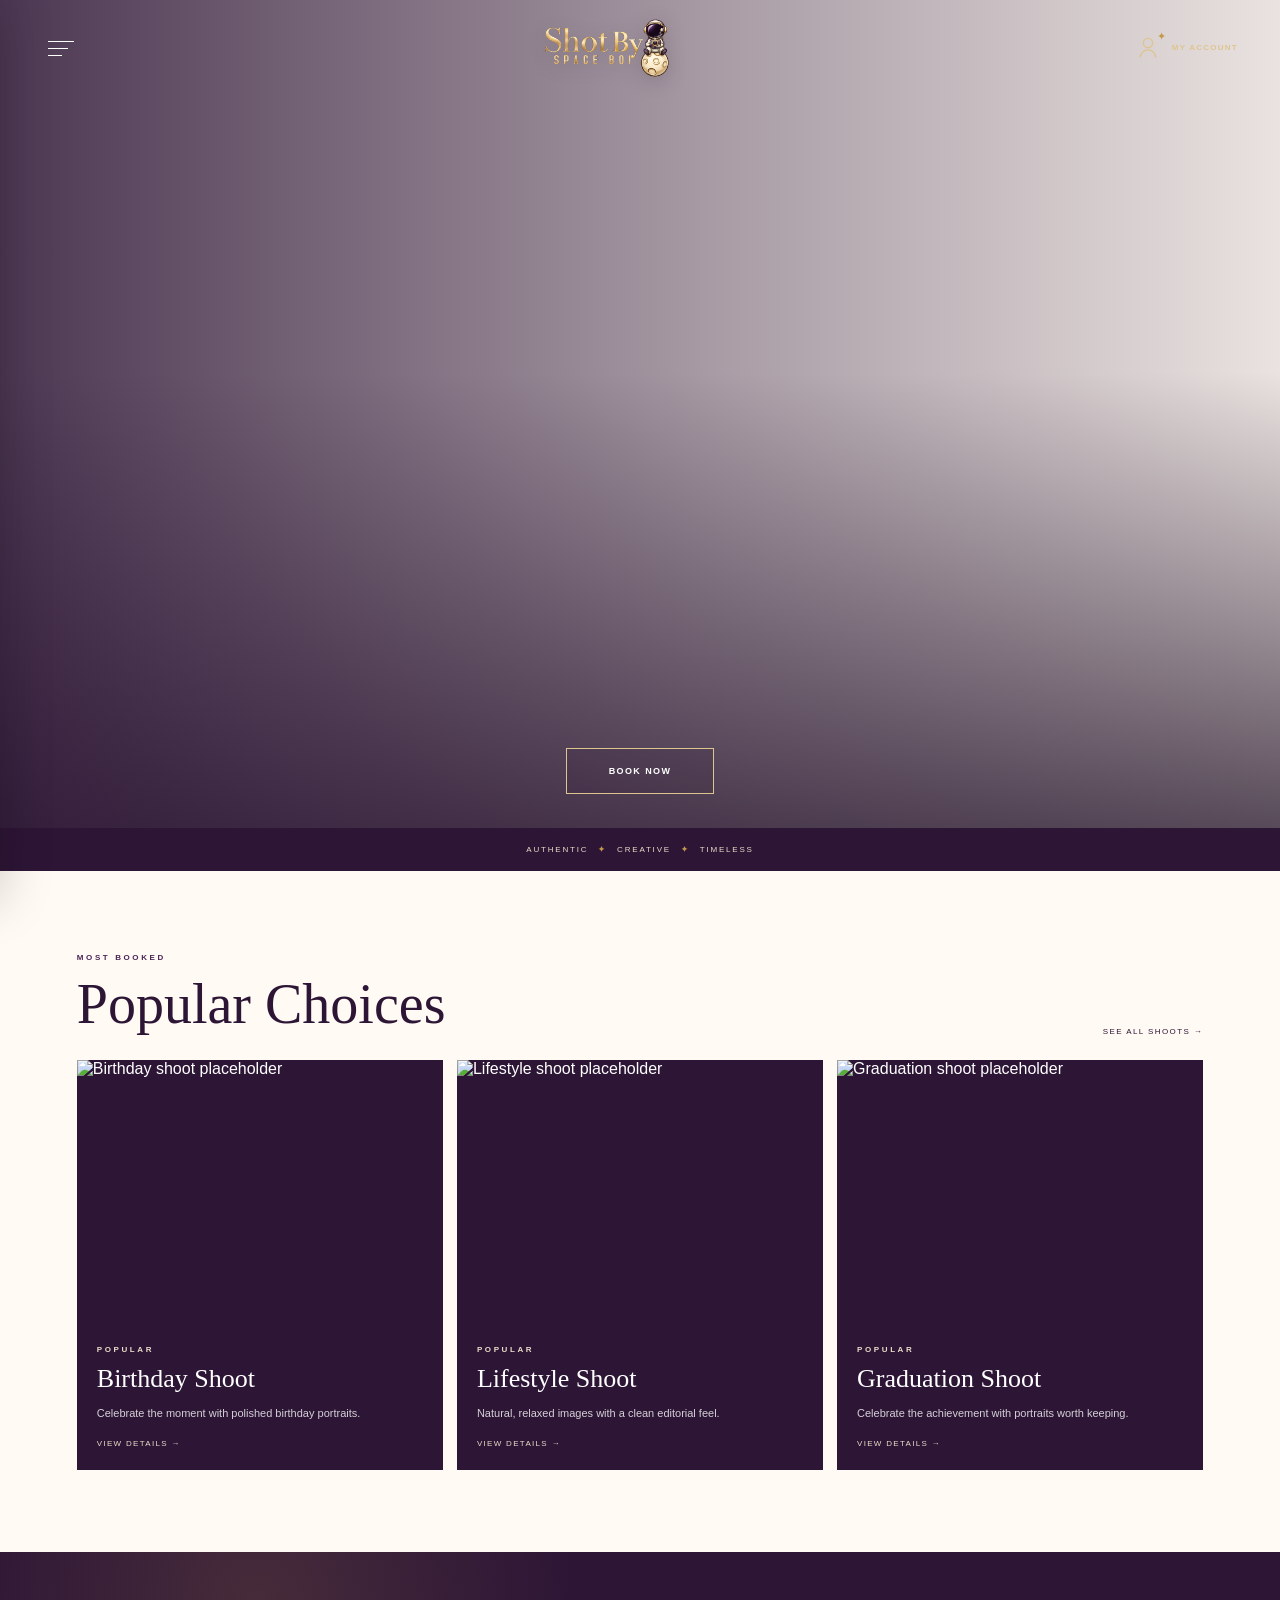
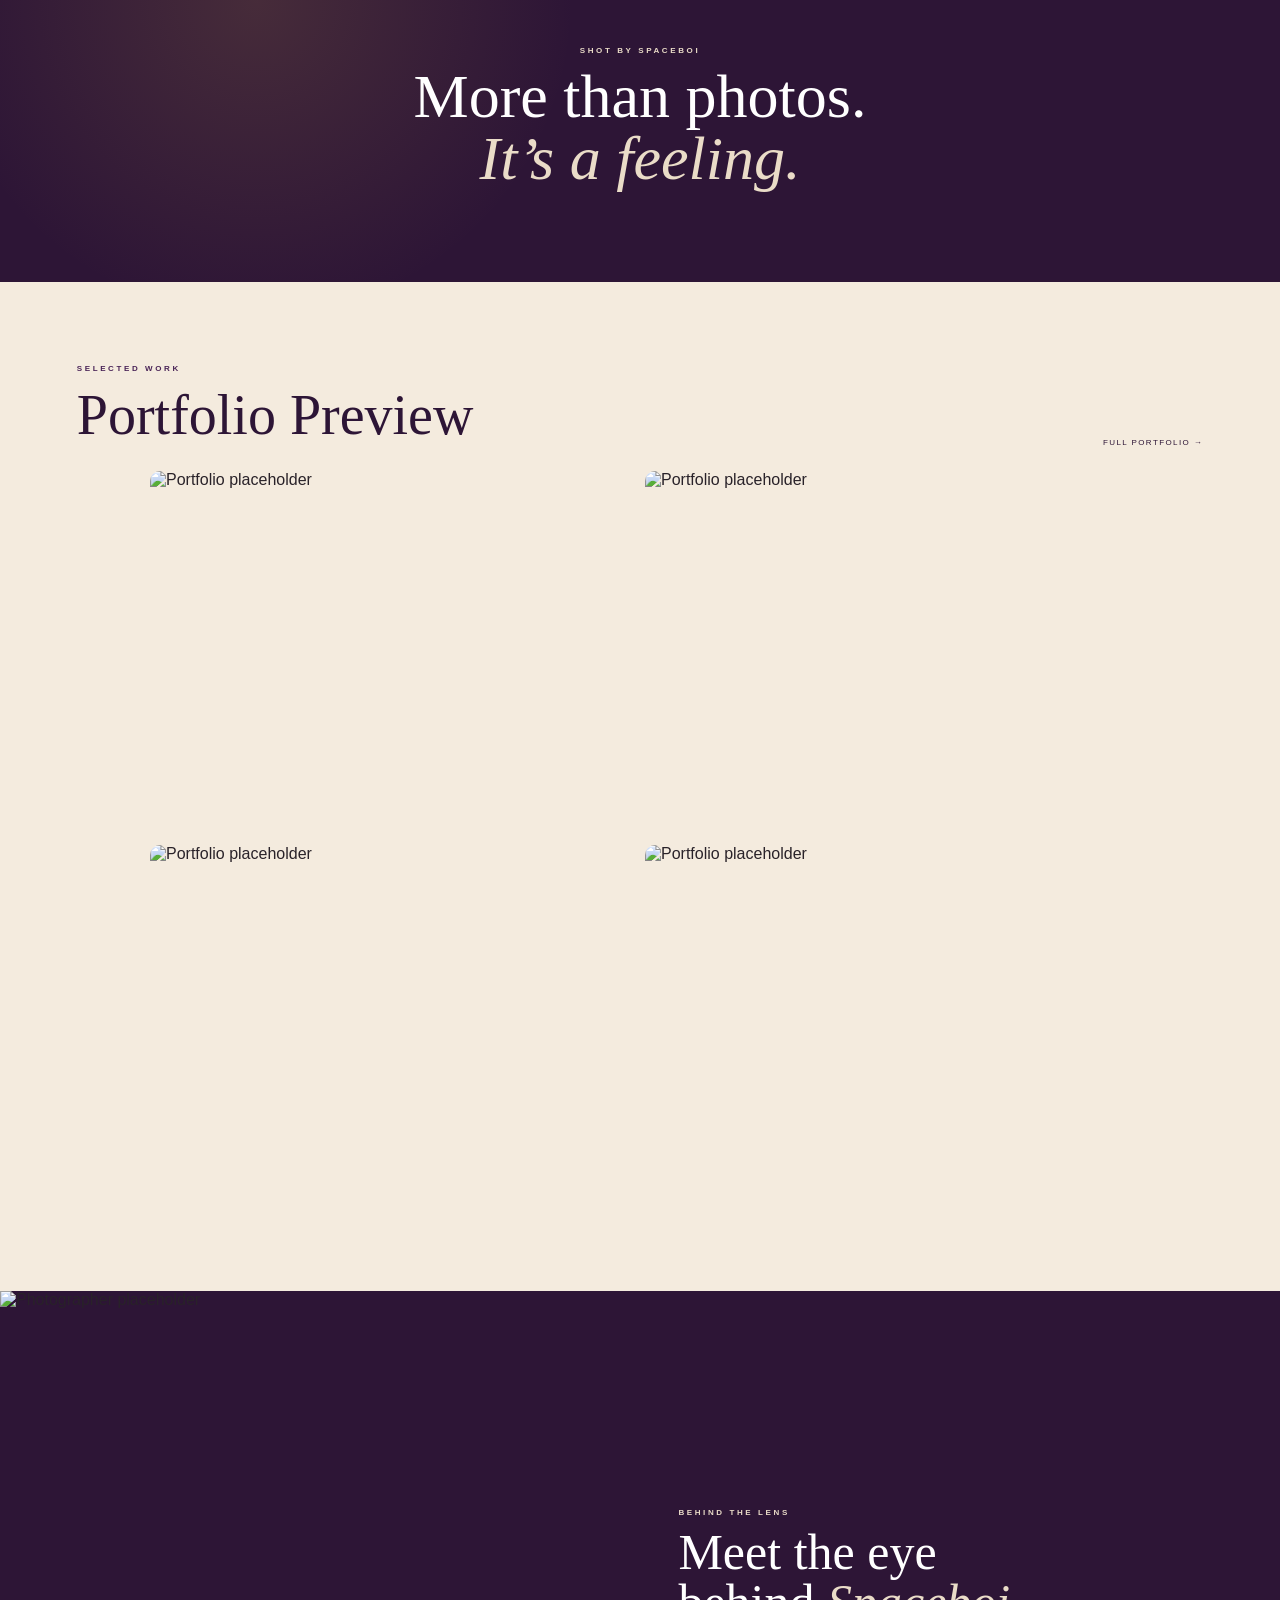
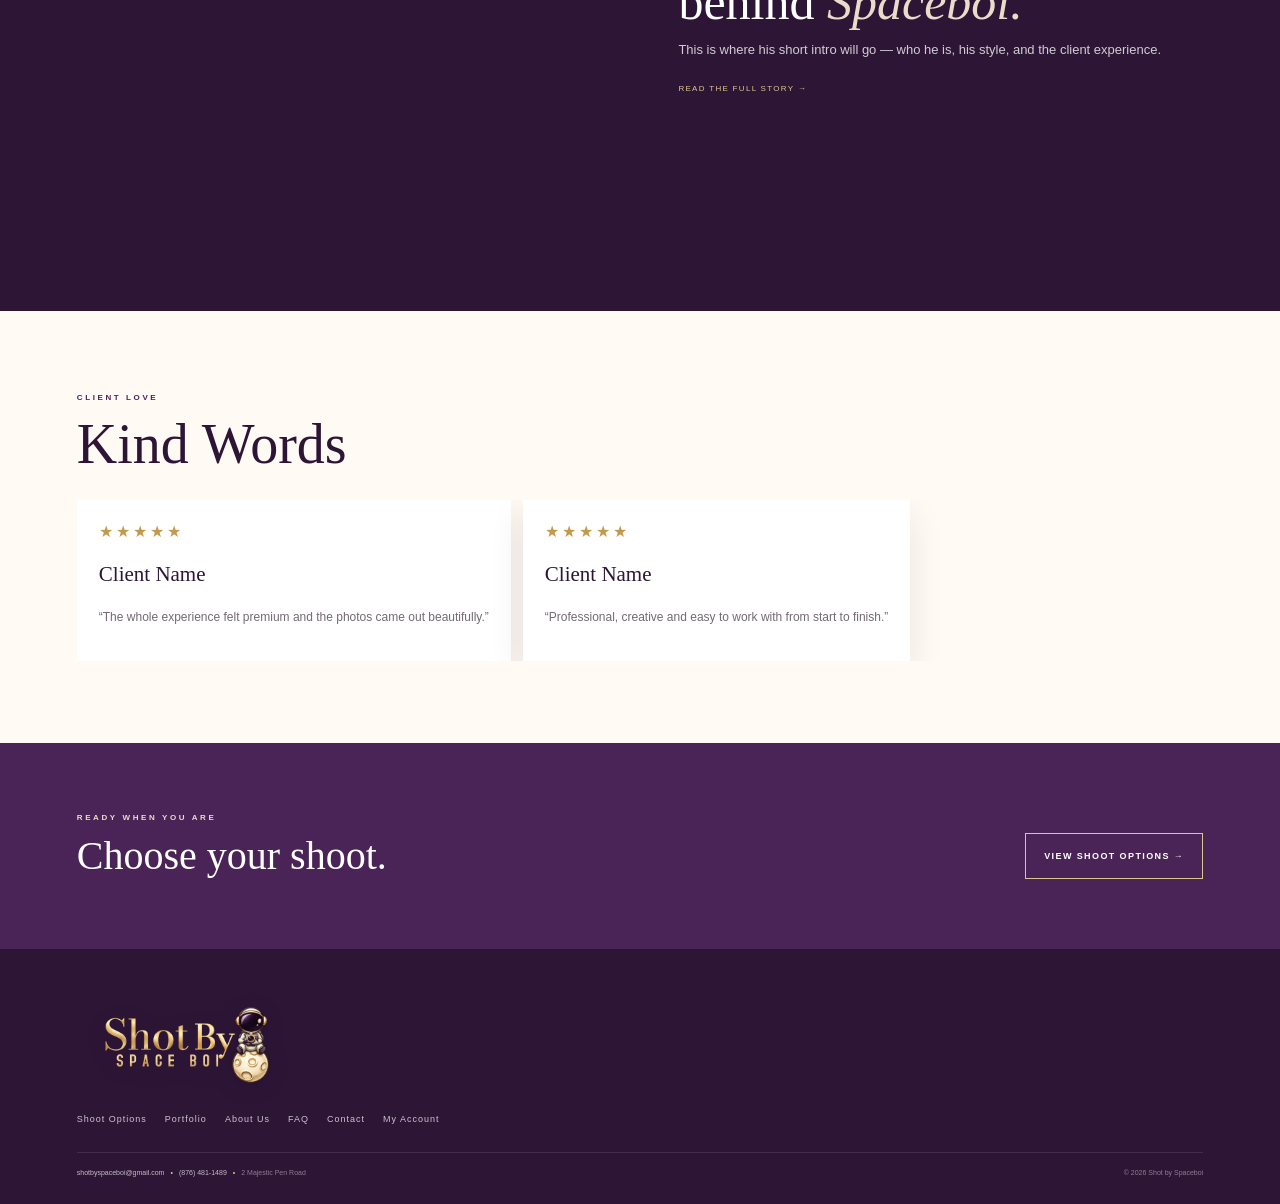
==== commit b6e14948: "Add files via upload" ====
--- a/index.html
+++ b/index.html
@@ -57,8 +57,7 @@
 <main>
   <section class="home-hero">
     <div class="hero-overlay"></div>
-    <div class="hero-content hero-content-minimal">
-      <h1>Moments, <em>made timeless.</em></h1>
+    <div class="hero-content hero-content-minimal hero-content-button-only">
       <a class="outline-btn hero-book-btn" href="shoots.html">BOOK NOW</a>
     </div>
   </section>
--- a/spaceboi-v5.css
+++ b/spaceboi-v5.css
@@ -970,6 +970,20 @@
   backdrop-filter:blur(3px);
 }
 
+.hero-content-button-only{
+  width:100%;
+  max-width:none;
+  padding:0 20px 28px;
+  display:flex;
+  justify-content:center;
+  align-items:flex-end;
+  text-align:center;
+}
+
+.hero-content-button-only .hero-book-btn{
+  min-width:148px;
+}
+
 /* ===== Live booking gate / submit ===== */
 .booking-auth-notice{
   max-width:660px;
@@ -1208,6 +1222,10 @@
     padding-bottom:86px;
   }
 
+  .hero-content-button-only{
+    padding:0 24px 34px;
+  }
+
   .hero-content-minimal h1{
     font-size:58px;
   }
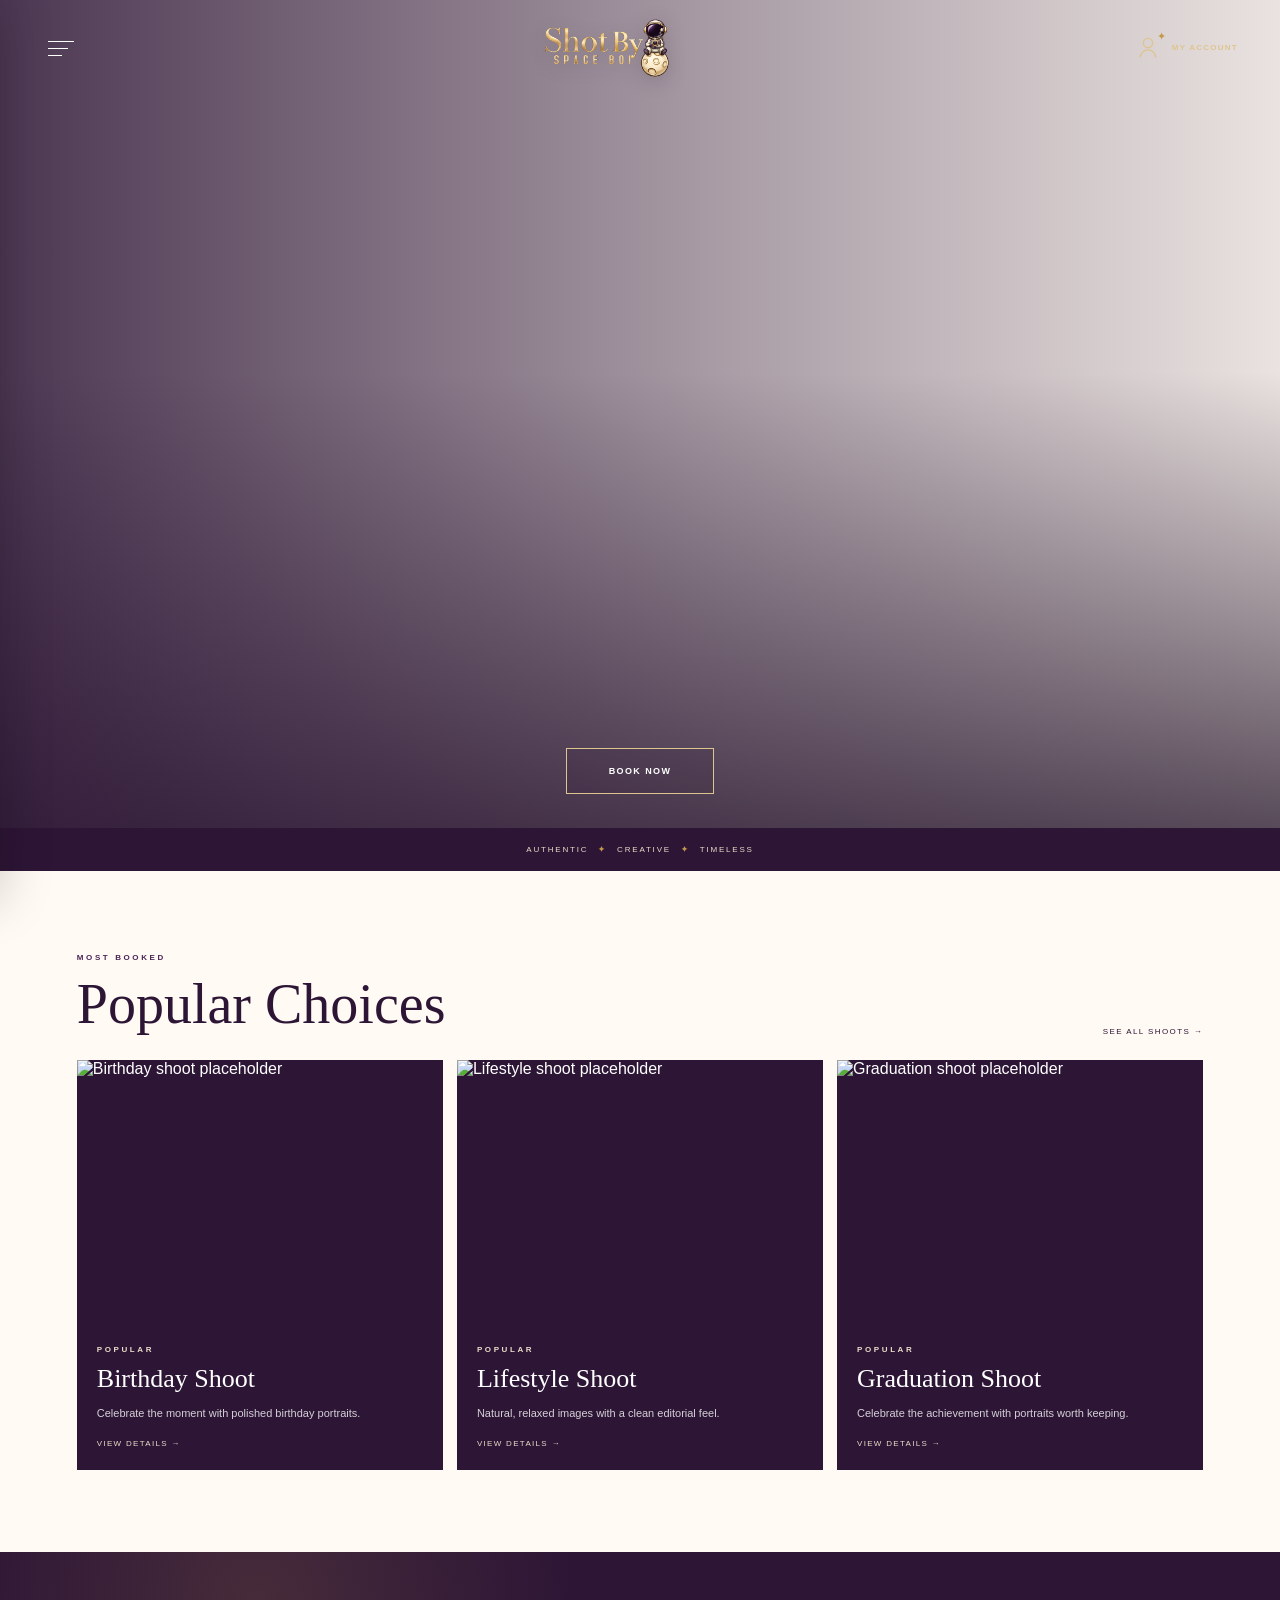
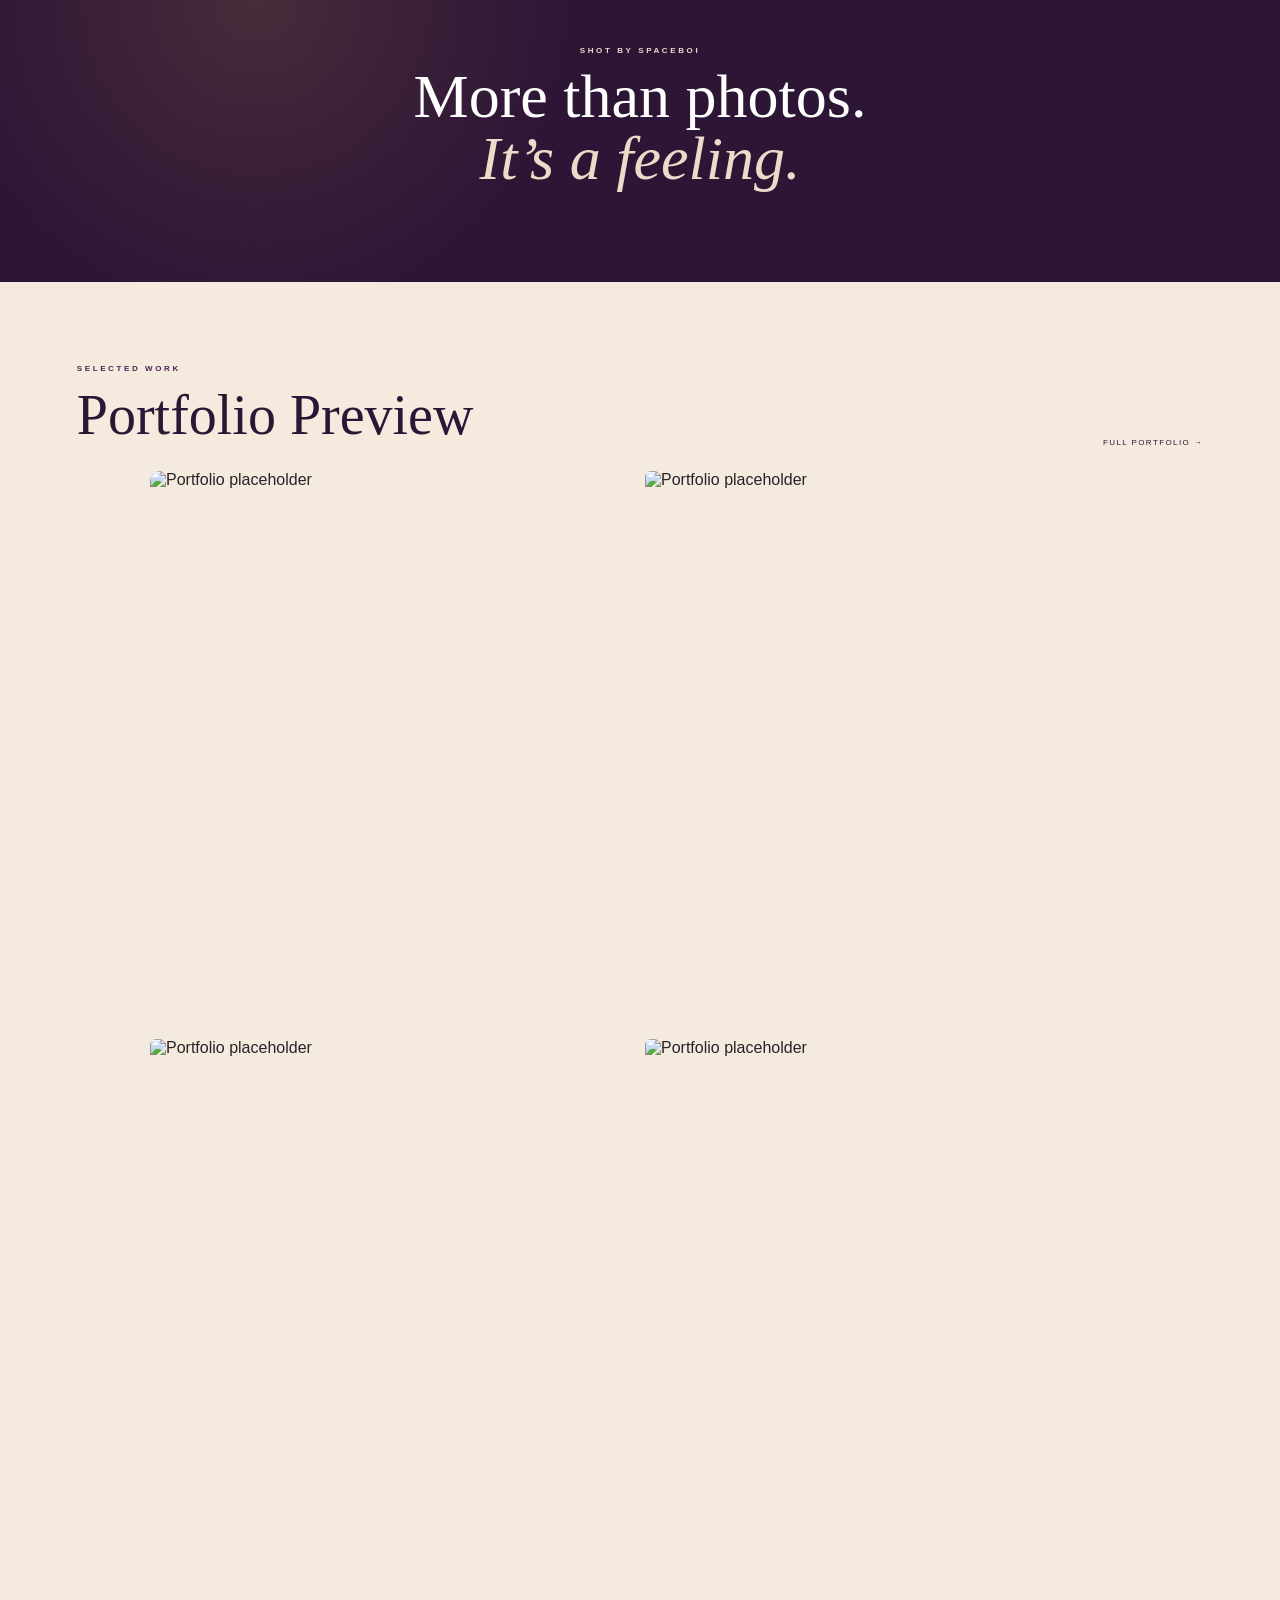
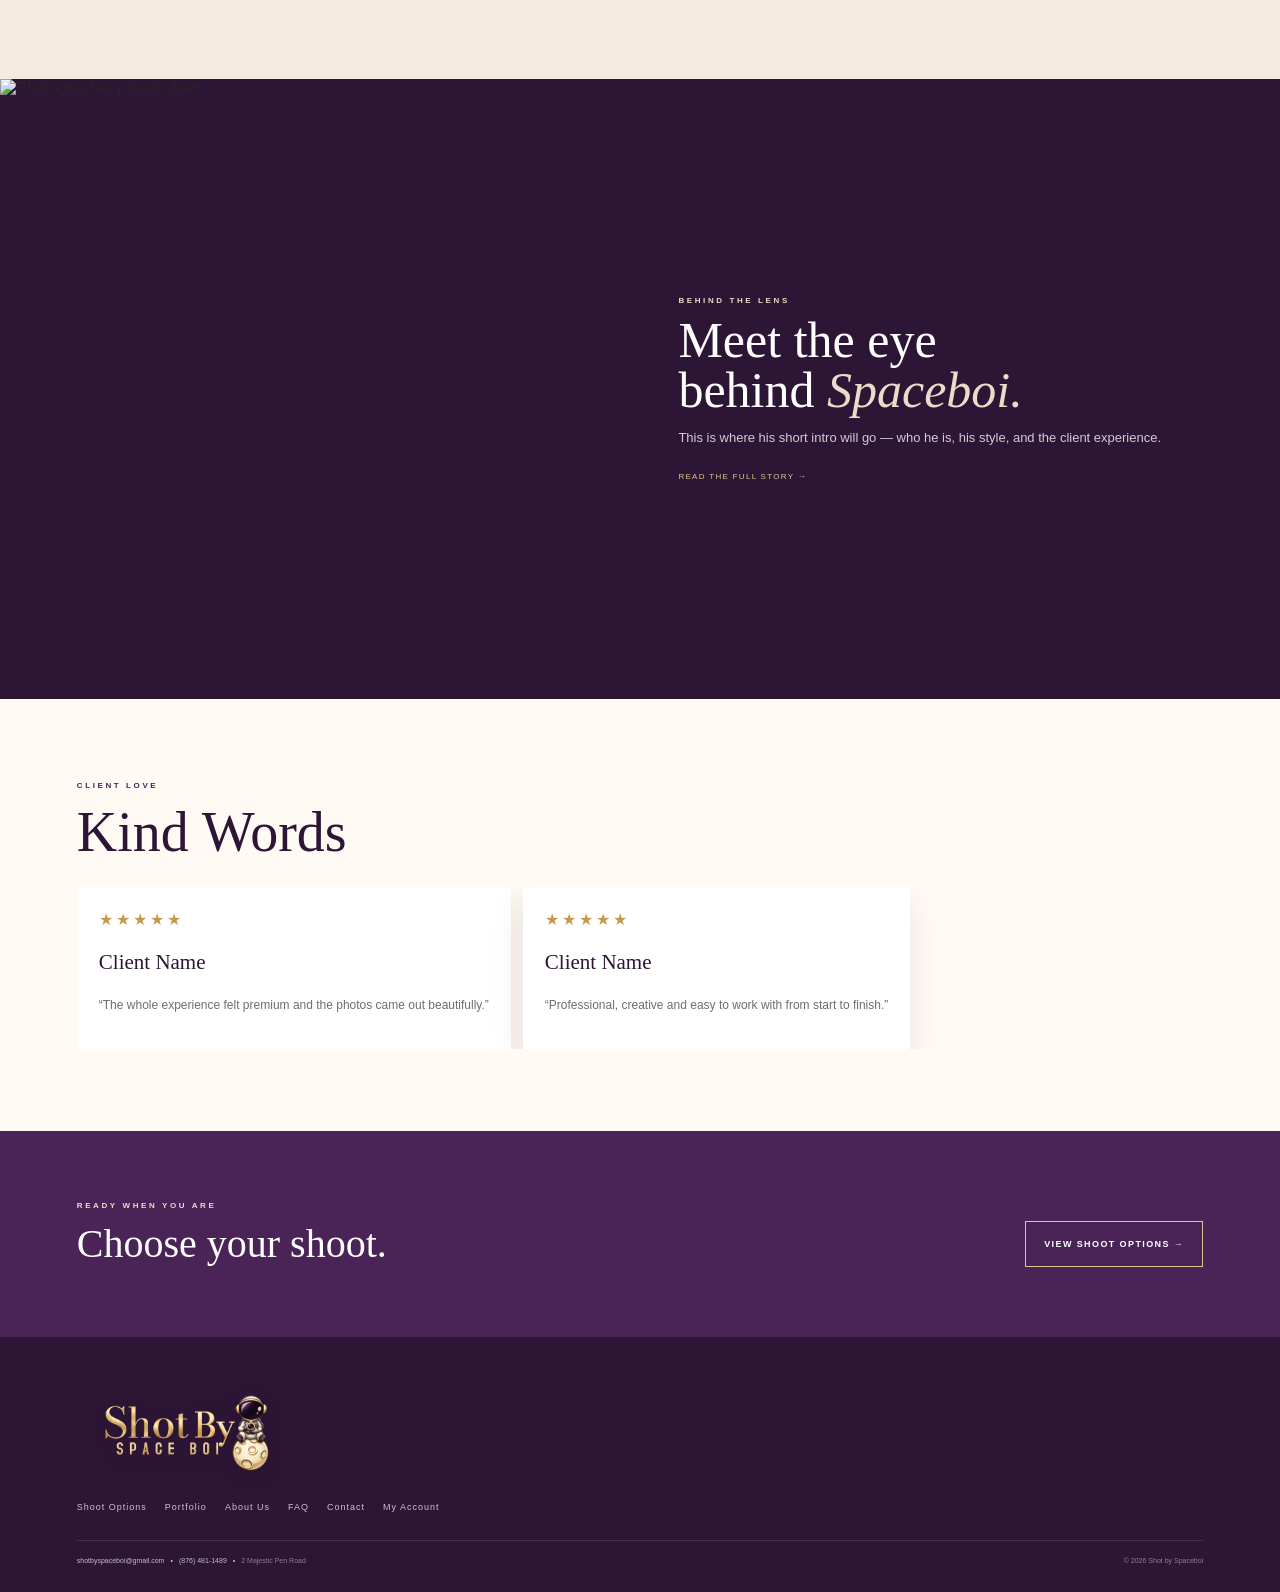
==== commit d3d0cb6b: "Add files via upload" ====
--- a/index.html
+++ b/index.html
@@ -6,7 +6,7 @@
   <meta name="theme-color" content="#2d1536">
   <title>Home | Shot by Spaceboi</title>
   <meta name="description" content="Shot by Spaceboi photography">
-  <link rel="stylesheet" href="spaceboi-v5.css?v=client-bookings">
+  <link rel="stylesheet" href="spaceboi-v9.css?v=complete">
 </head>
 <body class="home">
 
@@ -185,6 +185,7 @@
   </div>
 </footer>
 
-<script src="spaceboi-v5.js?v=client-bookings"></script>
+<script src="https://cdn.jsdelivr.net/npm/@supabase/supabase-js@2"></script>
+<script src="spaceboi-v9.js?v=complete"></script>
 </body>
 </html>
--- a/spaceboi-v9.css
+++ b/spaceboi-v9.css
@@ -0,0 +1,1492 @@
+
+*{box-sizing:border-box}
+:root{
+  --plum:#2d1536;
+  --plum2:#4a2457;
+  --champagne:#eadcc8;
+  --champagne2:#f4ebde;
+  --ivory:#fffaf3;
+  --gold:#c39a4b;
+  --gold2:#dec58f;
+  --ink:#292229;
+  --muted:#736a73;
+  --white:#fff;
+}
+html{scroll-behavior:smooth}
+body{
+  margin:0;
+  background:var(--ivory);
+  color:var(--ink);
+  font-family:Arial,Helvetica,sans-serif;
+}
+body.locked{overflow:hidden}
+a{text-decoration:none;color:inherit}
+img{display:block;width:100%}
+button,input,select,textarea{font:inherit}
+.topbar{
+  position:absolute;
+  z-index:50;
+  top:0;left:0;
+  width:100%;
+  height:88px;
+  padding:15px 17px;
+  display:grid;
+  grid-template-columns:44px 1fr auto;
+  align-items:center;
+  color:#fff;
+}
+body:not(.home) .topbar,
+.page-main + .footer{}
+.topbar.scrolled{
+  position:fixed;
+  background:rgba(45,21,54,.95);
+  backdrop-filter:blur(12px);
+}
+.menu-button{
+  width:40px;height:40px;
+  padding:8px 6px;
+  border:0;background:transparent;
+  display:flex;flex-direction:column;justify-content:center;gap:6px;
+}
+.menu-button span{height:1px;background:#fff;width:26px}
+.menu-button span:nth-child(2){width:20px}
+.menu-button span:nth-child(3){width:14px}
+.brand,.menu-logo,.footer-brand{
+  display:flex;flex-direction:column;align-items:center;line-height:.85;color:#fff
+}
+.brand-small{font-size:7px;letter-spacing:3.2px;font-weight:700}
+.brand-main{font:italic 500 27px Georgia,serif;margin-top:7px}
+.top-book{
+  font-size:8px;letter-spacing:1.4px;
+  border:1px solid var(--gold2);
+  padding:10px 10px;color:#fff
+}
+.menu-backdrop{
+  position:fixed;z-index:70;inset:0;
+  background:rgba(20,7,25,.5);
+  opacity:0;pointer-events:none;transition:.3s
+}
+.menu-backdrop.show{opacity:1;pointer-events:auto}
+.side-menu{
+  position:fixed;z-index:80;top:0;left:0;
+  width:min(88vw,380px);height:100dvh;
+  background:var(--plum);
+  color:#fff;
+  transform:translateX(-105%);
+  transition:.3s ease;
+  padding:22px 24px 34px;
+  box-shadow:20px 0 50px rgba(0,0,0,.2)
+}
+.side-menu.open{transform:translateX(0)}
+.menu-head{
+  display:flex;align-items:flex-start;justify-content:space-between;
+  padding-bottom:24px;border-bottom:1px solid rgba(255,255,255,.12)
+}
+.menu-logo{align-items:flex-start}
+.close-menu{
+  border:0;background:transparent;color:var(--champagne);
+  font-size:38px;line-height:1
+}
+.menu-links{display:flex;flex-direction:column;margin-top:28px}
+.menu-links a{
+  padding:15px 0;
+  border-bottom:1px solid rgba(255,255,255,.11);
+  font:500 24px Georgia,serif
+}
+.menu-links .menu-book{
+  margin-top:18px;padding:14px 16px;text-align:center;
+  border:1px solid var(--gold2);font:700 10px Arial;letter-spacing:1.5px
+}
+.home-hero{
+  position:relative;
+  min-height:92dvh;
+  display:flex;align-items:flex-end;
+  background:url("https://images.unsplash.com/photo-1524504388940-b1c1722653e1?auto=format&fit=crop&w=1800&q=90") center 30%/cover no-repeat
+}
+.hero-overlay{
+  position:absolute;inset:0;
+  background:linear-gradient(90deg,rgba(45,21,54,.85),rgba(45,21,54,.42) 55%,rgba(45,21,54,.1)),
+             linear-gradient(to top,rgba(24,9,29,.7),transparent 55%)
+}
+.hero-content{
+  position:relative;z-index:2;color:#fff;padding:0 20px 76px;width:min(650px,92%)
+}
+.eyebrow{margin:0 0 10px;font-size:8px;letter-spacing:2.6px;font-weight:700;color:var(--plum2)}
+.eyebrow.light{color:var(--champagne)}
+h1,h2,h3{font-family:Georgia,serif;font-weight:500}
+.hero-content h1{
+  margin:0;font-size:clamp(48px,14vw,88px);line-height:.95
+}
+.hero-content h1 em,.statement-section em,.about-home-copy em,.page-hero em,.about-full-copy em{
+  color:var(--champagne);font-weight:400
+}
+.hero-content p:not(.eyebrow){font-size:13px;line-height:1.6;color:rgba(255,255,255,.82);max-width:430px}
+.outline-btn,.gold-btn{
+  min-height:46px;
+  display:inline-flex;align-items:center;justify-content:center;
+  padding:13px 18px;
+  letter-spacing:1.4px;font-size:9px;font-weight:700
+}
+.outline-btn{border:1px solid var(--gold2);color:#fff;background:transparent}
+.gold-btn{border:1px solid var(--gold);background:var(--gold);color:#fff;cursor:pointer}
+.full-width{width:100%}
+.luxury-strip{
+  padding:17px 12px;
+  background:var(--plum);
+  color:var(--champagne);
+  display:flex;justify-content:center;align-items:center;gap:10px;flex-wrap:wrap;
+  font-size:8px;letter-spacing:1.8px
+}
+.luxury-strip b{color:var(--gold)}
+.section{padding:60px 18px}
+.ivory{background:var(--ivory)}
+.champagne{background:var(--champagne2)}
+.section-head{margin-bottom:24px}
+.section-head h2{margin:0;color:var(--plum);font-size:clamp(34px,9vw,56px)}
+.text-link{font-size:8px;letter-spacing:1.4px;color:var(--plum)}
+.card-grid,.catalog-grid{display:grid;gap:14px}
+.shoot-card{
+  position:relative;min-height:410px;overflow:hidden;background:var(--plum);color:#fff
+}
+.shoot-card img{height:100%;min-height:410px;object-fit:cover}
+.shoot-card::after{
+  content:"";position:absolute;inset:0;background:linear-gradient(to top,rgba(45,21,54,.94),transparent 65%)
+}
+.card-copy{position:absolute;z-index:2;left:0;right:0;bottom:0;padding:20px}
+.card-copy h3{font-size:26px;margin:4px 0 7px}
+.card-copy p:not(.eyebrow){font-size:11px;line-height:1.5;color:rgba(255,255,255,.8)}
+.card-copy span{font-size:8px;letter-spacing:1.3px;color:var(--champagne)}
+.statement-section{
+  min-height:330px;padding:70px 20px;
+  display:flex;flex-direction:column;justify-content:center;align-items:center;text-align:center;
+  background:radial-gradient(circle at 20% 15%,rgba(195,154,75,.17),transparent 30%),var(--plum);
+  color:#fff
+}
+.statement-section h2{font-size:clamp(38px,10vw,62px);line-height:1;margin:0}
+.preview-grid{display:grid;grid-template-columns:1fr 1fr;gap:7px}
+.preview-grid img{aspect-ratio:1/1.15;object-fit:cover}
+.preview-grid img:first-child{grid-row:span 2;height:100%}
+.about-home{
+  display:grid;grid-template-columns:43% 57%;
+  background:var(--plum);min-height:420px
+}
+.about-home-photo{min-height:420px}
+.about-home-photo img{height:100%;object-fit:cover}
+.about-home-copy{
+  padding:34px 14px 34px 16px;color:#fff;
+  display:flex;flex-direction:column;justify-content:center
+}
+.about-home-copy h2{font-size:clamp(27px,7vw,50px);line-height:1;margin:0}
+.about-home-copy p:not(.eyebrow){font-size:10px;line-height:1.6;color:rgba(255,255,255,.78)}
+.gold-text{font-size:8px;letter-spacing:1.3px;color:var(--gold2);margin-top:10px}
+.reviews{display:flex;gap:12px;overflow-x:auto;scroll-snap-type:x mandatory}
+.reviews article{
+  min-width:82%;padding:22px;background:#fff;scroll-snap-align:start;
+  box-shadow:0 14px 34px rgba(45,21,54,.09)
+}
+.reviews article div{color:var(--gold);letter-spacing:3px}
+.reviews article h3{color:var(--plum);font-size:21px}
+.reviews article p{font-size:12px;color:var(--muted);line-height:1.6}
+.final-cta{
+  padding:55px 20px;background:var(--plum2);color:#fff;
+  display:flex;flex-direction:column;gap:22px;align-items:flex-start
+}
+.final-cta h2{font-size:40px;margin:0}
+.page-main{padding-top:0}
+.page-hero{
+  min-height:360px;padding:125px 20px 50px;color:#fff;
+  display:flex;flex-direction:column;justify-content:flex-end
+}
+.page-hero.plum{
+  background:radial-gradient(circle at 85% 15%,rgba(195,154,75,.2),transparent 28%),var(--plum)
+}
+.page-hero h1{margin:0;font-size:clamp(48px,12vw,82px);line-height:.96}
+.page-hero p:not(.eyebrow){max-width:600px;color:rgba(255,255,255,.75);font-size:12px;line-height:1.6}
+.compact-hero{min-height:300px}
+.catalog-card{
+  display:grid;grid-template-columns:42% 58%;
+  min-height:200px;background:#fff;
+  border:1px solid rgba(45,21,54,.1)
+}
+.catalog-card img{height:100%;object-fit:cover;min-height:200px}
+.catalog-copy{padding:18px 14px}
+.catalog-copy h3{font-size:24px;margin:4px 0 8px;color:var(--plum)}
+.catalog-copy p{font-size:10px;line-height:1.5;color:var(--muted)}
+.catalog-copy strong{display:block;color:var(--gold);font-size:12px;margin:12px 0}
+.catalog-copy span{font-size:8px;letter-spacing:1.3px;color:var(--plum)}
+.shoot-detail-section{padding:110px 18px 60px;background:var(--ivory)}
+.back-link{font-size:8px;letter-spacing:1.4px;color:var(--plum)}
+.shoot-detail-grid{display:grid;gap:26px;margin-top:18px}
+.gallery-shell{position:relative;overflow:hidden;background:var(--champagne2)}
+.gallery-track{display:flex;transition:transform .3s ease}
+.gallery-track img{min-width:100%;aspect-ratio:4/5;object-fit:cover}
+.gallery-arrow{
+  position:absolute;top:50%;transform:translateY(-50%);
+  width:38px;height:38px;border:1px solid rgba(255,255,255,.7);
+  background:rgba(45,21,54,.45);color:#fff;font-size:28px
+}
+.gallery-arrow.left{left:10px}.gallery-arrow.right{right:10px}
+.gallery-dots{
+  position:absolute;left:50%;bottom:12px;transform:translateX(-50%);
+  display:flex;gap:6px
+}
+.gallery-dots button{
+  width:7px;height:7px;border-radius:50%;border:0;padding:0;background:rgba(255,255,255,.55)
+}
+.gallery-dots button.active{background:#fff}
+.shoot-info h1{font-size:44px;color:var(--plum);margin:0}
+.shoot-description{font-size:12px;line-height:1.6;color:var(--muted)}
+.package-title{margin:26px 0 10px;font-size:8px;letter-spacing:1.7px;font-weight:700;color:var(--plum)}
+.package-options{display:grid;gap:8px}
+.package-option{
+  width:100%;padding:14px;
+  display:flex;justify-content:space-between;align-items:center;
+  border:1px solid rgba(45,21,54,.15);background:#fff;color:var(--plum)
+}
+.package-option.active{border-color:var(--gold);background:var(--champagne2)}
+.package-option span{font-size:11px}
+.package-option strong{font-size:13px;color:var(--gold)}
+.package-summary{
+  margin:18px 0;display:grid;grid-template-columns:repeat(3,1fr);
+  border:1px solid rgba(45,21,54,.1);background:#fff
+}
+.package-summary div{padding:12px 8px;text-align:center;border-right:1px solid rgba(45,21,54,.08)}
+.package-summary div:last-child{border-right:0}
+.package-summary span{display:block;font-size:7px;letter-spacing:1px;color:var(--muted)}
+.package-summary strong{display:block;margin-top:6px;font-size:11px;color:var(--plum)}
+.portfolio-full{display:grid;grid-template-columns:1fr 1fr;gap:7px}
+.portfolio-full img{aspect-ratio:3/4;object-fit:cover}
+.portfolio-full img:nth-child(3n){grid-column:span 2;aspect-ratio:16/10}
+.about-full{
+  min-height:100dvh;display:grid;grid-template-columns:44% 56%;background:var(--plum);color:#fff;padding-top:88px
+}
+.about-full-photo{min-height:calc(100dvh - 88px)}
+.about-full-photo img{height:100%;object-fit:cover}
+.about-full-copy{padding:40px 14px 40px 17px;display:flex;flex-direction:column;justify-content:center}
+.about-full-copy h1{font-size:clamp(35px,9vw,72px);line-height:.98;margin:0}
+.about-full-copy p:not(.eyebrow){font-size:10px;line-height:1.65;color:rgba(255,255,255,.78)}
+.faq-list details{border-bottom:1px solid rgba(45,21,54,.16);padding:18px 0}
+.faq-list summary{font:500 20px Georgia,serif;color:var(--plum);cursor:pointer}
+.faq-list p{font-size:12px;line-height:1.65;color:var(--muted)}
+.contact-grid{display:grid;gap:12px}
+.contact-card{padding:22px;background:#fff;border:1px solid rgba(45,21,54,.1)}
+.contact-card span{font-size:8px;letter-spacing:1.5px;color:var(--gold)}
+.contact-card strong{display:block;margin:10px 0;color:var(--plum);font:500 23px Georgia,serif}
+.contact-card p{font-size:11px;line-height:1.55;color:var(--muted)}
+.login-card{max-width:520px;margin:0 auto;padding:24px;background:#fff}
+.login-card h2{font-size:34px;color:var(--plum);margin-top:0}
+.login-card label,.booking-form label{display:block;margin-bottom:16px;font-size:9px;letter-spacing:1px;font-weight:700;color:var(--plum)}
+.login-card input,.booking-form input,.booking-form textarea{
+  width:100%;margin-top:7px;padding:12px;border:1px solid rgba(45,21,54,.15);background:#fff
+}
+.small-note{font-size:9px;color:var(--muted);text-align:center}
+.booking-form{max-width:760px;margin:0 auto}
+.booking-form small{font-weight:400;color:var(--muted)}
+.two-col{display:grid;grid-template-columns:1fr 1fr;gap:10px}
+.choice-row{display:flex;gap:8px;margin-bottom:16px}
+.choice-pill{flex:1}
+.choice-pill input{position:absolute;opacity:0}
+.choice-pill span{
+  min-height:44px;display:flex;align-items:center;justify-content:center;
+  border:1px solid rgba(45,21,54,.16);background:#fff
+}
+.choice-pill input:checked + span{background:var(--champagne2);border-color:var(--gold)}
+.check-line{display:flex!important;align-items:flex-start;gap:9px}
+.check-line input{width:16px;margin-top:1px}
+.hidden{display:none!important}
+.request-note{padding:13px;margin:18px 0;border-left:2px solid var(--gold);background:var(--champagne2);font-size:10px;line-height:1.5;color:var(--muted)}
+.footer{padding:44px 20px 25px;background:var(--plum);color:#fff}
+.footer-brand{align-items:flex-start}
+.footer-links{margin:28px 0;display:flex;flex-wrap:wrap;gap:14px 18px}
+.footer-links a{font-size:9px;letter-spacing:1px;color:rgba(255,255,255,.75)}
+.footer-bottom{
+  padding-top:16px;border-top:1px solid rgba(255,255,255,.1);
+  display:flex;justify-content:space-between;gap:12px;
+  font-size:7px;color:rgba(255,255,255,.45)
+}
+.toast{
+  position:fixed;z-index:120;left:50%;bottom:18px;transform:translate(-50%,130%);
+  width:min(90%,430px);padding:13px 15px;background:var(--plum);color:#fff;
+  border:1px solid rgba(234,220,200,.2);opacity:0;transition:.3s;text-align:center;font-size:10px
+}
+.toast.show{transform:translate(-50%,0);opacity:1}
+@media(min-width:760px){
+  .topbar{padding:18px 42px;height:96px}
+  .hero-content{padding-left:6vw;padding-bottom:90px}
+  .section{padding:82px 6vw}
+  .section-head{display:flex;justify-content:space-between;align-items:flex-end}
+  .card-grid{grid-template-columns:repeat(3,1fr)}
+  .catalog-grid{grid-template-columns:1fr 1fr}
+  .about-home{grid-template-columns:47% 53%;min-height:620px}
+  .about-home-photo{min-height:620px}
+  .about-home-copy{padding:60px 6vw}
+  .about-home-copy p:not(.eyebrow){font-size:13px;max-width:500px}
+  .reviews article{min-width:340px}
+  .final-cta{padding:70px 6vw;flex-direction:row;align-items:flex-end;justify-content:space-between}
+  .page-hero{padding:140px 6vw 65px}
+  .shoot-detail-section{padding:130px 6vw 80px}
+  .shoot-detail-grid{grid-template-columns:1.05fr .95fr;gap:50px;align-items:start}
+  .gallery-track img{aspect-ratio:4/5}
+  .portfolio-full{grid-template-columns:repeat(3,1fr)}
+  .portfolio-full img:nth-child(3n){grid-column:auto;aspect-ratio:3/4}
+  .about-full{grid-template-columns:48% 52%;padding-top:96px}
+  .about-full-copy{padding:60px 7vw}
+  .about-full-copy p:not(.eyebrow){font-size:13px;max-width:520px}
+  .contact-grid{grid-template-columns:1fr 1fr}
+  .footer{padding:55px 6vw 28px}
+}
+
+
+/* ===== Sept 18 luxury header + shoot menu refinement ===== */
+
+.topbar{
+  grid-template-columns:44px 1fr 44px;
+}
+
+.client-icon{
+  position:relative;
+  justify-self:end;
+  width:42px;
+  height:42px;
+  display:flex;
+  align-items:center;
+  justify-content:center;
+  color:var(--gold2);
+}
+
+.client-icon svg{
+  width:33px;
+  height:33px;
+  fill:none;
+  stroke:currentColor;
+  stroke-width:1.8;
+  stroke-linecap:round;
+  stroke-linejoin:round;
+}
+
+.client-sparkle{
+  position:absolute;
+  top:2px;
+  right:0;
+  color:var(--gold);
+  font-size:11px;
+  line-height:1;
+}
+
+/* Keep the original hamburger visible at all screen sizes */
+.menu-button{
+  display:flex;
+}
+
+/* Luxury Option 1 shoot cards */
+.catalog-grid{
+  grid-template-columns:repeat(2,minmax(0,1fr));
+  gap:12px;
+}
+
+.catalog-card{
+  position:relative;
+  display:block;
+  min-height:355px;
+  overflow:hidden;
+  border:1px solid rgba(222,197,143,.72);
+  border-radius:16px;
+  background:#1c0d22;
+  color:#fff;
+  box-shadow:0 18px 38px rgba(45,21,54,.13);
+}
+
+.catalog-card::after{
+  content:"";
+  position:absolute;
+  inset:0;
+  background:
+    linear-gradient(to top,rgba(20,8,25,.98) 0%,rgba(28,13,34,.68) 45%,rgba(28,13,34,.08) 76%);
+  pointer-events:none;
+}
+
+.catalog-card img{
+  position:absolute;
+  inset:0;
+  width:100%;
+  height:100%;
+  min-height:0;
+  object-fit:cover;
+}
+
+.catalog-copy{
+  position:absolute;
+  z-index:2;
+  left:0;
+  right:0;
+  bottom:0;
+  padding:18px 14px 15px;
+}
+
+.catalog-copy .eyebrow{
+  margin-bottom:6px;
+  color:var(--gold2);
+  font-size:7px;
+  letter-spacing:1.8px;
+}
+
+.catalog-copy h3{
+  margin:0;
+  color:#fff;
+  font:500 clamp(20px,5vw,30px) Georgia,serif;
+  line-height:1.02;
+}
+
+.catalog-copy p:not(.eyebrow){
+  margin:8px 0 0;
+  color:rgba(255,255,255,.72);
+  font-size:9px;
+  line-height:1.45;
+}
+
+.catalog-copy strong{
+  display:block;
+  margin:12px 0 0;
+  color:var(--gold2);
+  font:500 13px Georgia,serif;
+}
+
+.catalog-copy span{
+  min-height:36px;
+  margin-top:13px;
+  padding:9px 11px;
+  display:flex;
+  align-items:center;
+  justify-content:space-between;
+  border:1px solid rgba(222,197,143,.8);
+  border-radius:999px;
+  color:#fff;
+  font-size:7px;
+  letter-spacing:1.2px;
+  font-weight:700;
+}
+
+.catalog-copy span::after{
+  content:"→";
+  color:var(--gold2);
+  font-size:13px;
+}
+
+@media(min-width:760px){
+  .catalog-grid{
+    grid-template-columns:repeat(2,minmax(0,1fr));
+    gap:16px;
+  }
+
+  .catalog-card{
+    min-height:430px;
+  }
+
+  .catalog-copy{
+    padding:22px 18px 18px;
+  }
+
+  .catalog-copy p:not(.eyebrow){
+    font-size:11px;
+  }
+
+  .catalog-copy span{
+    min-height:40px;
+    padding:10px 13px;
+    font-size:8px;
+  }
+}
+
+@media(min-width:1100px){
+  .catalog-grid{
+    grid-template-columns:repeat(3,minmax(0,1fr));
+  }
+
+  .catalog-card{
+    min-height:470px;
+  }
+
+  .catalog-card:hover img{
+    transform:scale(1.035);
+    transition:.45s ease;
+  }
+}
+
+
+/* ===== Final UI refinements ===== */
+
+/* Header: single profile icon + MY ACCOUNT */
+.topbar{
+  grid-template-columns:44px 1fr auto;
+}
+
+.client-icon{
+  width:auto;
+  min-width:92px;
+  height:42px;
+  gap:5px;
+  justify-content:flex-end;
+  padding-left:4px;
+}
+
+.client-icon-mark{
+  position:relative;
+  width:31px;
+  height:36px;
+  display:flex;
+  align-items:center;
+  justify-content:center;
+  flex:0 0 auto;
+}
+
+.client-icon-mark svg{
+  width:31px;
+  height:31px;
+  fill:none;
+  stroke:var(--gold2);
+  stroke-width:1.8;
+  stroke-linecap:round;
+  stroke-linejoin:round;
+}
+
+.client-icon-mark .client-sparkle{
+  top:1px;
+  right:-1px;
+}
+
+.client-label{
+  color:var(--gold2);
+  font-size:7px;
+  line-height:1;
+  letter-spacing:1.05px;
+  font-weight:700;
+  white-space:nowrap;
+}
+
+/* Homepage portfolio: 4 equal images, clean 2x2 collage */
+.preview-grid{
+  display:grid;
+  grid-template-columns:repeat(2,minmax(0,1fr));
+  gap:8px;
+}
+
+.preview-grid img,
+.preview-grid img:first-child{
+  width:100%;
+  height:auto;
+  aspect-ratio:1 / 1;
+  object-fit:cover;
+  grid-row:auto;
+  border-radius:10px;
+}
+
+@media(min-width:760px){
+  .client-icon{
+    min-width:110px;
+    gap:7px;
+  }
+
+  .client-label{
+    font-size:8px;
+    letter-spacing:1.25px;
+  }
+
+  .preview-grid{
+    max-width:980px;
+    margin:0 auto;
+    gap:10px;
+  }
+
+  .preview-grid img,
+  .preview-grid img:first-child{
+    aspect-ratio:4 / 3;
+    grid-row:auto;
+  }
+}
+
+
+/* ===== Supabase client account auth ===== */
+.auth-shell{
+  width:min(100%,620px);
+  margin:0 auto;
+}
+
+.auth-card,
+.account-card{
+  border-radius:14px;
+  overflow:hidden;
+}
+
+.auth-tabs{
+  display:grid;
+  grid-template-columns:1fr 1fr;
+  gap:0;
+  margin:-4px -4px 24px;
+  border:1px solid rgba(45,21,54,.14);
+}
+
+.auth-tab{
+  min-height:44px;
+  border:0;
+  background:transparent;
+  color:var(--plum);
+  cursor:pointer;
+  font-size:9px;
+  letter-spacing:1.3px;
+  font-weight:700;
+}
+
+.auth-tab.active{
+  background:var(--plum);
+  color:var(--champagne);
+}
+
+.auth-form h2,
+.account-card h2{
+  margin-bottom:8px;
+}
+
+.auth-intro{
+  margin:0 0 22px;
+  color:var(--muted);
+  font-size:12px;
+  line-height:1.6;
+}
+
+.auth-message{
+  min-height:18px;
+  margin:14px 0 0;
+  color:var(--plum);
+  font-size:11px;
+  line-height:1.5;
+  text-align:center;
+}
+
+.auth-message.error{
+  color:#8b2436;
+}
+
+.auth-message.success{
+  color:#436342;
+}
+
+.account-actions{
+  display:grid;
+  gap:10px;
+  margin-top:22px;
+}
+
+.soft-account-btn{
+  min-height:46px;
+  border:1px solid rgba(45,21,54,.22);
+  background:transparent;
+  color:var(--plum);
+  cursor:pointer;
+  letter-spacing:1.4px;
+  font-size:9px;
+  font-weight:700;
+}
+
+.account-coming{
+  margin-top:22px;
+  padding:16px;
+  background:var(--champagne-2);
+  border-left:2px solid var(--gold);
+}
+
+.account-coming strong{
+  color:var(--plum);
+  font-family:Georgia,serif;
+  font-size:20px;
+  font-weight:500;
+}
+
+.account-coming p{
+  margin:8px 0 0;
+  color:var(--muted);
+  font-size:11px;
+  line-height:1.55;
+}
+
+
+/* ===== My Account visual refinement ===== */
+.auth-shell{
+  width:min(100%,560px);
+}
+
+.auth-card,
+.account-card{
+  padding:30px 24px;
+  border:1px solid rgba(45,21,54,.10);
+  border-radius:18px;
+  background:
+    linear-gradient(180deg,rgba(255,255,255,.96),rgba(255,250,242,.98));
+  box-shadow:0 24px 65px rgba(45,21,54,.12);
+}
+
+.auth-heading{
+  margin-bottom:24px;
+  text-align:left;
+}
+
+.auth-heading .eyebrow{
+  margin-bottom:10px;
+  color:var(--gold);
+}
+
+.auth-heading h2{
+  margin:0 0 8px;
+  font-size:40px;
+  line-height:1;
+}
+
+.auth-form label{
+  margin-bottom:17px;
+}
+
+.auth-form input{
+  min-height:50px;
+  border-radius:10px;
+  background:#fff;
+}
+
+.auth-switch{
+  width:100%;
+  margin-top:16px;
+  padding:7px 4px;
+  border:0;
+  background:transparent;
+  color:var(--muted);
+  cursor:pointer;
+  font-size:10px;
+  line-height:1.5;
+}
+
+.auth-switch strong{
+  color:var(--plum);
+}
+
+.auth-message{
+  margin-top:16px;
+}
+
+.account-card{
+  text-align:left;
+}
+
+.account-card .eyebrow{
+  color:var(--gold);
+}
+
+.account-actions .gold-btn,
+.account-actions .soft-account-btn{
+  border-radius:999px;
+}
+
+@media(min-width:760px){
+  .auth-card,
+  .account-card{
+    padding:38px 36px;
+  }
+}
+
+
+/* ===== Login typography refinement ===== */
+.auth-form label{
+  display:block;
+  margin-bottom:18px;
+  color:var(--plum);
+  font-size:13px;
+  line-height:1.25;
+  letter-spacing:.35px;
+  font-weight:600;
+  text-transform:none;
+}
+
+.auth-form input{
+  min-height:54px;
+  margin-top:8px;
+  padding:0 15px;
+  border:1px solid rgba(45,21,54,.16);
+  border-radius:12px;
+  background:#fffdf9;
+  color:var(--ink);
+  font-family:Arial,Helvetica,sans-serif;
+  font-size:16px;
+  letter-spacing:0;
+  font-weight:400;
+}
+
+.auth-form input::placeholder{
+  color:#9b9299;
+  font-size:14px;
+  opacity:1;
+}
+
+.auth-form input:focus{
+  border-color:var(--gold);
+  box-shadow:0 0 0 3px rgba(197,154,67,.10);
+  outline:none;
+}
+
+.auth-form .gold-btn{
+  min-height:52px;
+  border-radius:999px;
+  font-size:10px;
+  letter-spacing:1.5px;
+}
+
+
+/* ===== Shot by Spaceboi real branding ===== */
+.site-logo{
+  display:block;
+  width:auto;
+  max-width:100%;
+  object-fit:contain;
+  filter:drop-shadow(0 4px 10px rgba(15,6,18,.16));
+}
+
+.brand{
+  width:126px;
+  height:56px;
+  justify-self:center;
+  display:flex;
+  align-items:center;
+  justify-content:center;
+}
+
+.header-logo{
+  width:124px;
+  max-height:54px;
+}
+
+.menu-logo{
+  width:176px;
+  min-height:68px;
+  display:flex;
+  align-items:center;
+  justify-content:flex-start;
+}
+
+.menu-logo-image{
+  width:174px;
+  max-height:74px;
+}
+
+.footer-brand{
+  width:190px;
+  min-height:78px;
+  display:flex;
+  align-items:center;
+  justify-content:flex-start;
+}
+
+.footer-logo-image{
+  width:188px;
+  max-height:82px;
+}
+
+.footer-contact-line{
+  display:flex;
+  align-items:center;
+  flex-wrap:wrap;
+  gap:6px;
+}
+
+.footer-contact-line a{
+  color:rgba(255,255,255,.72);
+}
+
+.footer-contact-line b{
+  color:var(--gold2);
+  font-weight:400;
+}
+
+.contact-card strong{
+  overflow-wrap:anywhere;
+}
+
+.contact-card strong a{
+  color:inherit;
+}
+
+@media(max-width:430px){
+  .brand{
+    width:108px;
+  }
+
+  .header-logo{
+    width:106px;
+  }
+
+  .client-icon{
+    min-width:86px;
+  }
+
+  .client-label{
+    font-size:6.5px;
+    letter-spacing:.9px;
+  }
+}
+
+@media(min-width:760px){
+  .brand{
+    width:150px;
+  }
+
+  .header-logo{
+    width:146px;
+    max-height:62px;
+  }
+
+  .menu-logo,
+  .menu-logo-image{
+    width:205px;
+  }
+
+  .footer-brand,
+  .footer-logo-image{
+    width:220px;
+  }
+}
+
+
+/* ===== Quieter homepage hero ===== */
+.hero-content-minimal{
+  width:min(590px,90%);
+  padding-bottom:72px;
+}
+
+.hero-content-minimal h1{
+  max-width:520px;
+  margin:0 0 20px;
+  font-size:clamp(34px,9vw,58px);
+  line-height:1.02;
+}
+
+.hero-book-btn{
+  min-width:128px;
+  background:rgba(45,21,54,.12);
+  backdrop-filter:blur(3px);
+}
+
+.hero-content-button-only{
+  width:100%;
+  max-width:none;
+  padding:0 20px 28px;
+  display:flex;
+  justify-content:center;
+  align-items:flex-end;
+  text-align:center;
+}
+
+.hero-content-button-only .hero-book-btn{
+  min-width:148px;
+}
+
+/* ===== Live booking gate / submit ===== */
+.booking-auth-notice{
+  max-width:660px;
+  margin:0 auto;
+  padding:30px 24px;
+  text-align:center;
+  border:1px solid rgba(45,21,54,.10);
+  border-radius:16px;
+  background:#fff;
+  box-shadow:0 20px 55px rgba(45,21,54,.10);
+}
+
+.booking-auth-notice h2{
+  margin:0 0 10px;
+  color:var(--plum);
+  font-size:34px;
+}
+
+.booking-auth-notice > p:not(.eyebrow){
+  max-width:460px;
+  margin:0 auto 20px;
+  color:var(--muted);
+  font-size:12px;
+  line-height:1.6;
+}
+
+.booking-submit-status{
+  min-height:18px;
+  margin:10px 0 14px;
+  color:var(--muted);
+  font-size:10px;
+  line-height:1.55;
+  text-align:center;
+}
+
+.booking-submit-status.success{
+  color:#486247;
+}
+
+.booking-submit-status.error{
+  color:#8b2436;
+}
+
+.booking-submit-status a{
+  color:var(--plum);
+  font-weight:700;
+}
+
+/* ===== My Bookings ===== */
+.my-bookings-section{
+  margin-top:28px;
+  padding-top:24px;
+  border-top:1px solid rgba(45,21,54,.10);
+}
+
+.my-bookings-head{
+  display:flex;
+  align-items:flex-end;
+  justify-content:space-between;
+  gap:14px;
+  margin-bottom:18px;
+}
+
+.my-bookings-head h3{
+  margin:0;
+  color:var(--plum);
+  font-size:30px;
+}
+
+.mini-book-link{
+  padding-bottom:3px;
+  color:var(--gold);
+  font-size:8px;
+  letter-spacing:1.2px;
+  font-weight:700;
+  white-space:nowrap;
+}
+
+.booking-list-state{
+  padding:18px 0;
+  color:var(--muted);
+  font-size:11px;
+  line-height:1.5;
+  text-align:center;
+}
+
+.booking-list-state.error{
+  color:#8b2436;
+}
+
+.my-bookings-list{
+  display:grid;
+  gap:14px;
+}
+
+.account-booking-card{
+  padding:18px;
+  border:1px solid rgba(45,21,54,.11);
+  border-radius:14px;
+  background:#fff;
+  box-shadow:0 12px 34px rgba(45,21,54,.07);
+}
+
+.account-booking-top{
+  display:flex;
+  align-items:flex-start;
+  justify-content:space-between;
+  gap:12px;
+}
+
+.account-booking-top h4{
+  margin:8px 0 0;
+  color:var(--plum);
+  font:500 23px Georgia,serif;
+}
+
+.booking-date-mini{
+  color:var(--muted);
+  font-size:9px;
+  white-space:nowrap;
+}
+
+.booking-status-chip{
+  display:inline-flex;
+  padding:5px 8px;
+  border-radius:999px;
+  font-size:7px;
+  letter-spacing:1.1px;
+  font-weight:700;
+}
+
+.booking-status-chip.pending{
+  background:var(--champagne2);
+  color:var(--plum);
+}
+
+.booking-status-chip.confirmed{
+  background:#efe1bd;
+  color:#59451c;
+}
+
+.booking-status-chip.good{
+  background:#e3eee2;
+  color:#3e613b;
+}
+
+.booking-status-chip.bad{
+  background:#f4e1e4;
+  color:#7a2c39;
+}
+
+.booking-meta-grid{
+  margin-top:16px;
+  display:grid;
+  grid-template-columns:1fr 1fr;
+  border:1px solid rgba(45,21,54,.08);
+}
+
+.booking-meta-grid > div{
+  min-width:0;
+  padding:11px 10px;
+  border-right:1px solid rgba(45,21,54,.07);
+  border-bottom:1px solid rgba(45,21,54,.07);
+}
+
+.booking-meta-grid > div:nth-child(2n){
+  border-right:0;
+}
+
+.booking-meta-grid > div:nth-last-child(-n+2){
+  border-bottom:0;
+}
+
+.booking-meta-grid span{
+  display:block;
+  color:var(--muted);
+  font-size:7px;
+  letter-spacing:1px;
+}
+
+.booking-meta-grid strong{
+  display:block;
+  margin-top:5px;
+  overflow-wrap:anywhere;
+  color:var(--plum);
+  font-size:10px;
+}
+
+.invoice-area{
+  margin-top:16px;
+}
+
+.invoice-heading{
+  margin:0 0 9px;
+  color:var(--plum);
+  font:500 18px Georgia,serif;
+}
+
+.invoice-buttons{
+  display:grid;
+  gap:8px;
+}
+
+.invoice-download-btn,
+.photo-download-btn{
+  min-height:40px;
+  padding:10px 12px;
+  display:flex;
+  align-items:center;
+  justify-content:center;
+  border:1px solid var(--gold);
+  border-radius:999px;
+  background:transparent;
+  color:var(--plum);
+  cursor:pointer;
+  font-size:8px;
+  letter-spacing:1px;
+  font-weight:700;
+  text-align:center;
+}
+
+.photo-download-btn{
+  margin-top:10px;
+  background:var(--plum);
+  border-color:var(--plum);
+  color:var(--champagne);
+}
+
+.no-invoice-yet{
+  color:var(--muted);
+  font-size:9px;
+}
+
+@media(min-width:760px){
+  .hero-content-minimal{
+    padding-bottom:86px;
+  }
+
+  .hero-content-button-only{
+    padding:0 24px 34px;
+  }
+
+  .hero-content-minimal h1{
+    font-size:58px;
+  }
+
+  .account-booking-card{
+    padding:22px;
+  }
+
+  .booking-meta-grid{
+    grid-template-columns:repeat(4,1fr);
+  }
+
+  .booking-meta-grid > div,
+  .booking-meta-grid > div:nth-child(2n),
+  .booking-meta-grid > div:nth-last-child(-n+2){
+    border-bottom:0;
+    border-right:1px solid rgba(45,21,54,.07);
+  }
+
+  .booking-meta-grid > div:last-child{
+    border-right:0;
+  }
+
+  .invoice-buttons{
+    grid-template-columns:repeat(2,minmax(0,1fr));
+  }
+}
+
+
+/* ===== True centered hero button ===== */
+.home-hero{
+  position:relative;
+}
+
+.hero-content-button-only{
+  position:absolute;
+  left:0;
+  right:0;
+  bottom:28px;
+  width:100%;
+  max-width:none;
+  padding:0;
+  display:block;
+  text-align:center;
+}
+
+.hero-content-button-only .hero-book-btn{
+  display:inline-flex;
+  min-width:148px;
+  margin:0 auto;
+}
+
+@media(min-width:760px){
+  .hero-content-button-only{
+    bottom:34px;
+    padding:0;
+  }
+}
+
+
+/* ===== Client deposit payment proof ===== */
+.client-payment-panel{
+  margin-top:16px;
+  padding:16px;
+  border:1px solid rgba(195,154,75,.30);
+  border-radius:14px;
+  background:var(--champagne2);
+}
+
+.client-payment-head{
+  display:flex;
+  align-items:flex-start;
+  justify-content:space-between;
+  gap:12px;
+  margin-bottom:12px;
+}
+
+.client-payment-head h5{
+  margin:0;
+  color:var(--plum);
+  font:500 21px Georgia,serif;
+}
+
+.payment-review-chip{
+  flex:0 0 auto;
+  padding:6px 8px;
+  border-radius:999px;
+  font-size:7px;
+  font-weight:700;
+  letter-spacing:.8px;
+  text-transform:uppercase;
+}
+
+.payment-review-chip.none{
+  background:#fff;
+  color:var(--muted);
+}
+
+.payment-review-chip.submitted{
+  background:#eee4c9;
+  color:#67511f;
+}
+
+.payment-review-chip.accepted{
+  background:#deebdc;
+  color:#3b653a;
+}
+
+.payment-review-chip.rejected{
+  background:#f3dfe3;
+  color:#7b2f3c;
+}
+
+.payment-instructions-box{
+  margin:10px 0 14px;
+  padding:13px;
+  border-radius:10px;
+  background:#fff;
+}
+
+.payment-instructions-title{
+  margin:0 0 10px;
+  color:var(--plum);
+  font-weight:700;
+  font-size:10px;
+}
+
+.payment-instructions-grid{
+  display:grid;
+  grid-template-columns:1fr 1fr;
+  gap:8px;
+}
+
+.payment-instructions-grid div{
+  min-width:0;
+}
+
+.payment-instructions-grid span{
+  display:block;
+  color:var(--muted);
+  font-size:6px;
+  letter-spacing:.9px;
+}
+
+.payment-instructions-grid strong{
+  display:block;
+  margin-top:3px;
+  overflow-wrap:anywhere;
+  color:var(--plum);
+  font-size:10px;
+}
+
+.payment-instructions-note,
+.payment-state-copy{
+  margin:8px 0 0;
+  color:var(--muted);
+  font-size:9px;
+  line-height:1.55;
+}
+
+.payment-state-copy.success{
+  color:#3b653a;
+}
+
+.payment-state-copy.rejected{
+  color:#7b2f3c;
+}
+
+.payment-proof-form{
+  display:grid;
+  gap:10px;
+  margin-top:14px;
+}
+
+.payment-proof-form label{
+  display:grid;
+  gap:6px;
+  color:var(--plum);
+  font-size:9px;
+  font-weight:700;
+}
+
+.payment-proof-form input{
+  width:100%;
+  min-height:45px;
+  padding:10px 12px;
+  border:1px solid rgba(45,21,54,.15);
+  border-radius:10px;
+  background:#fff;
+  color:var(--plum);
+  font-size:13px;
+}
+
+.payment-proof-message{
+  min-height:16px;
+  margin:0;
+  color:var(--muted);
+  font-size:9px;
+  line-height:1.45;
+  text-align:center;
+}
+
+.payment-proof-message.success{
+  color:#3b653a;
+}
+
+.payment-proof-message.error{
+  color:#8b2436;
+}
+
+
+/* ===== Luxury invoice/account polish ===== */
+.booking-package-line{
+  margin:5px 0 0;
+  color:var(--gold);
+  font-size:8px;
+  letter-spacing:.4px;
+}
+
+.invoice-download-btn:disabled{
+  opacity:.7;
+  cursor:wait;
+}
+
+
+/* ===== Client change requests + reviews ===== */
+.client-change-panel,
+.client-review-form{
+  margin-top:16px;
+  padding:16px;
+  border:1px solid rgba(45,21,54,.10);
+  border-radius:14px;
+  background:#fff;
+}
+.client-change-buttons{display:grid;grid-template-columns:1fr 1fr;gap:8px}
+.client-change-btn{
+  min-height:40px;
+  padding:9px 10px;
+  border:1px solid var(--gold);
+  border-radius:999px;
+  background:transparent;
+  color:var(--plum);
+  font-size:7px;
+  font-weight:700;
+  letter-spacing:.8px;
+}
+.client-change-btn.danger{border-color:#d7aab2;color:#8b2436}
+.client-request-pending{margin:0;color:var(--plum);font-size:9px;line-height:1.55}
+.client-review-form{display:grid;gap:10px}
+.client-review-form label{display:grid;gap:6px;color:var(--plum);font-size:9px;font-weight:700}
+.client-review-form select,
+.client-review-form textarea{
+  width:100%;
+  padding:10px 12px;
+  border:1px solid rgba(45,21,54,.14);
+  border-radius:10px;
+  background:#fff;
+  color:var(--plum);
+  font-size:13px;
+}
+
+/* Keep portfolio preview as an even 2x2 collage. */
+.preview-grid img:first-child{grid-row:auto;height:auto}
+.preview-grid img{aspect-ratio:1/1.15;height:auto;object-fit:cover;border-radius:6px}
